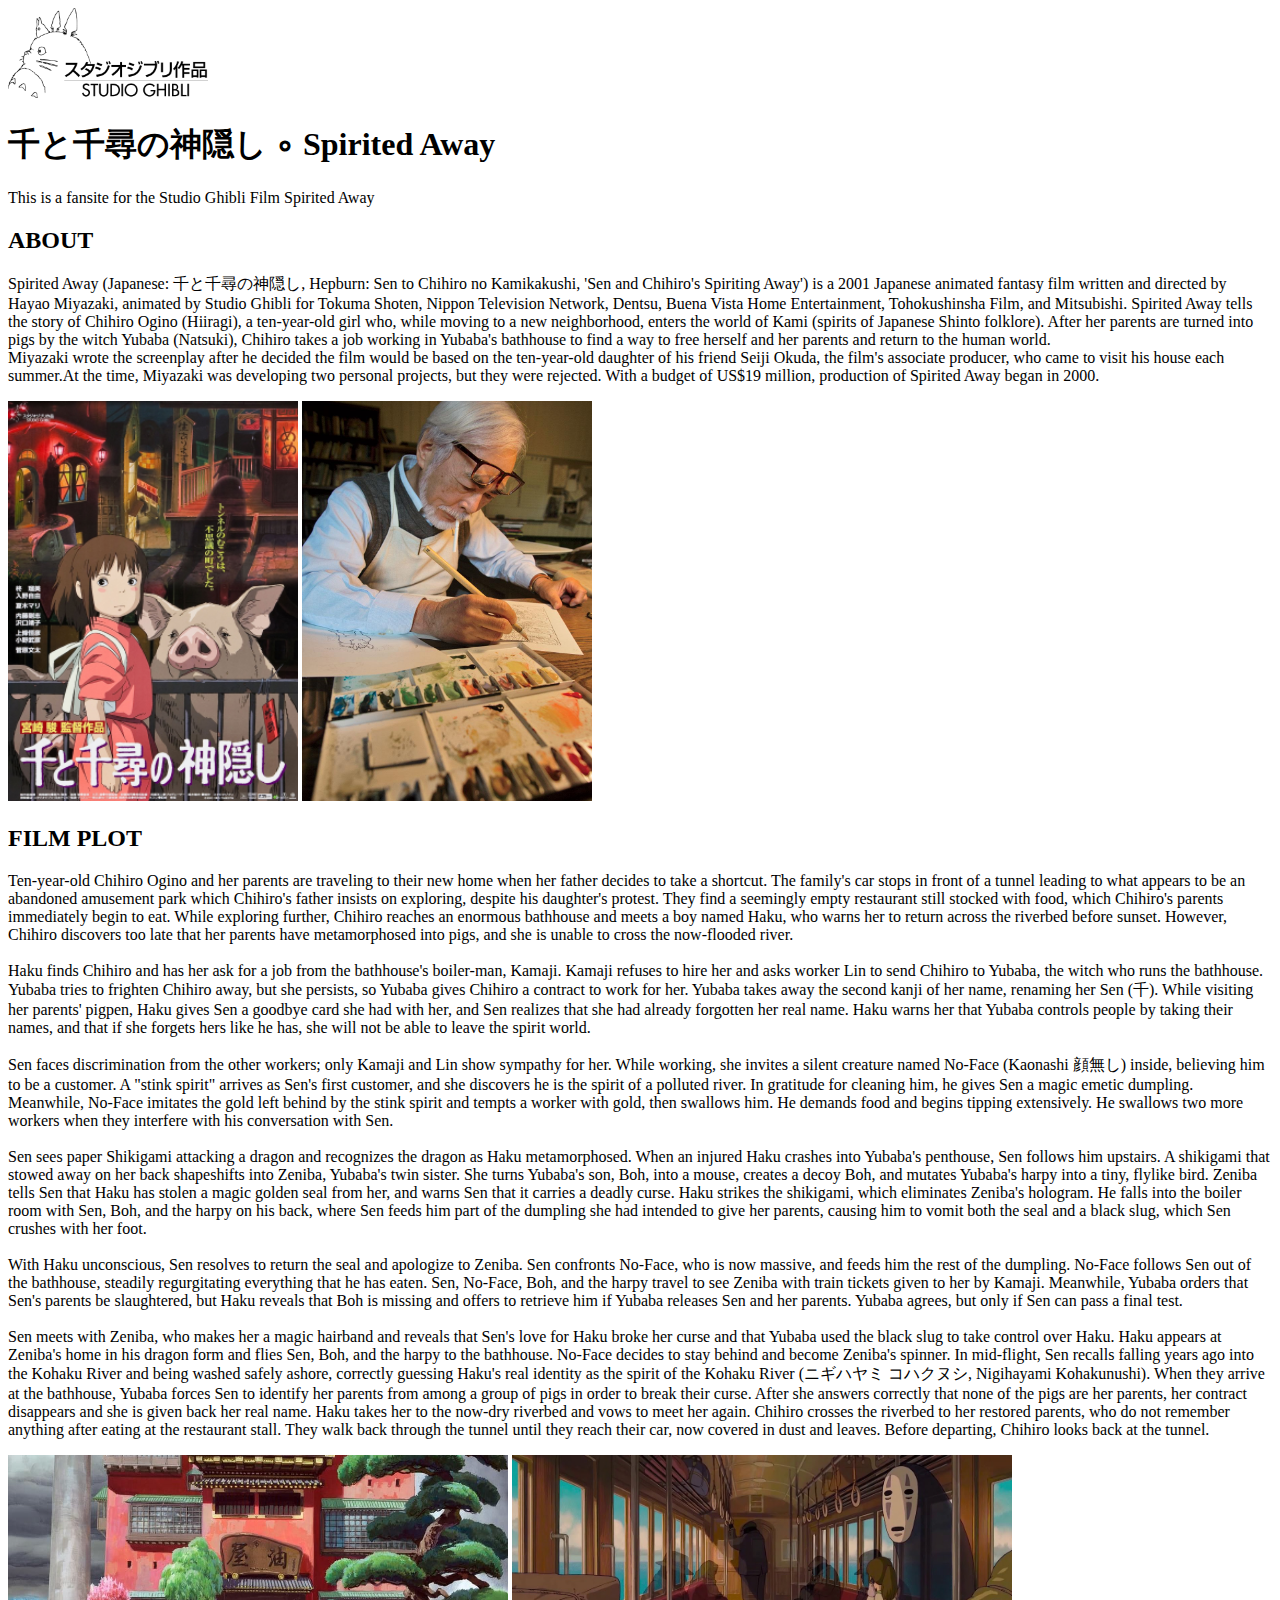
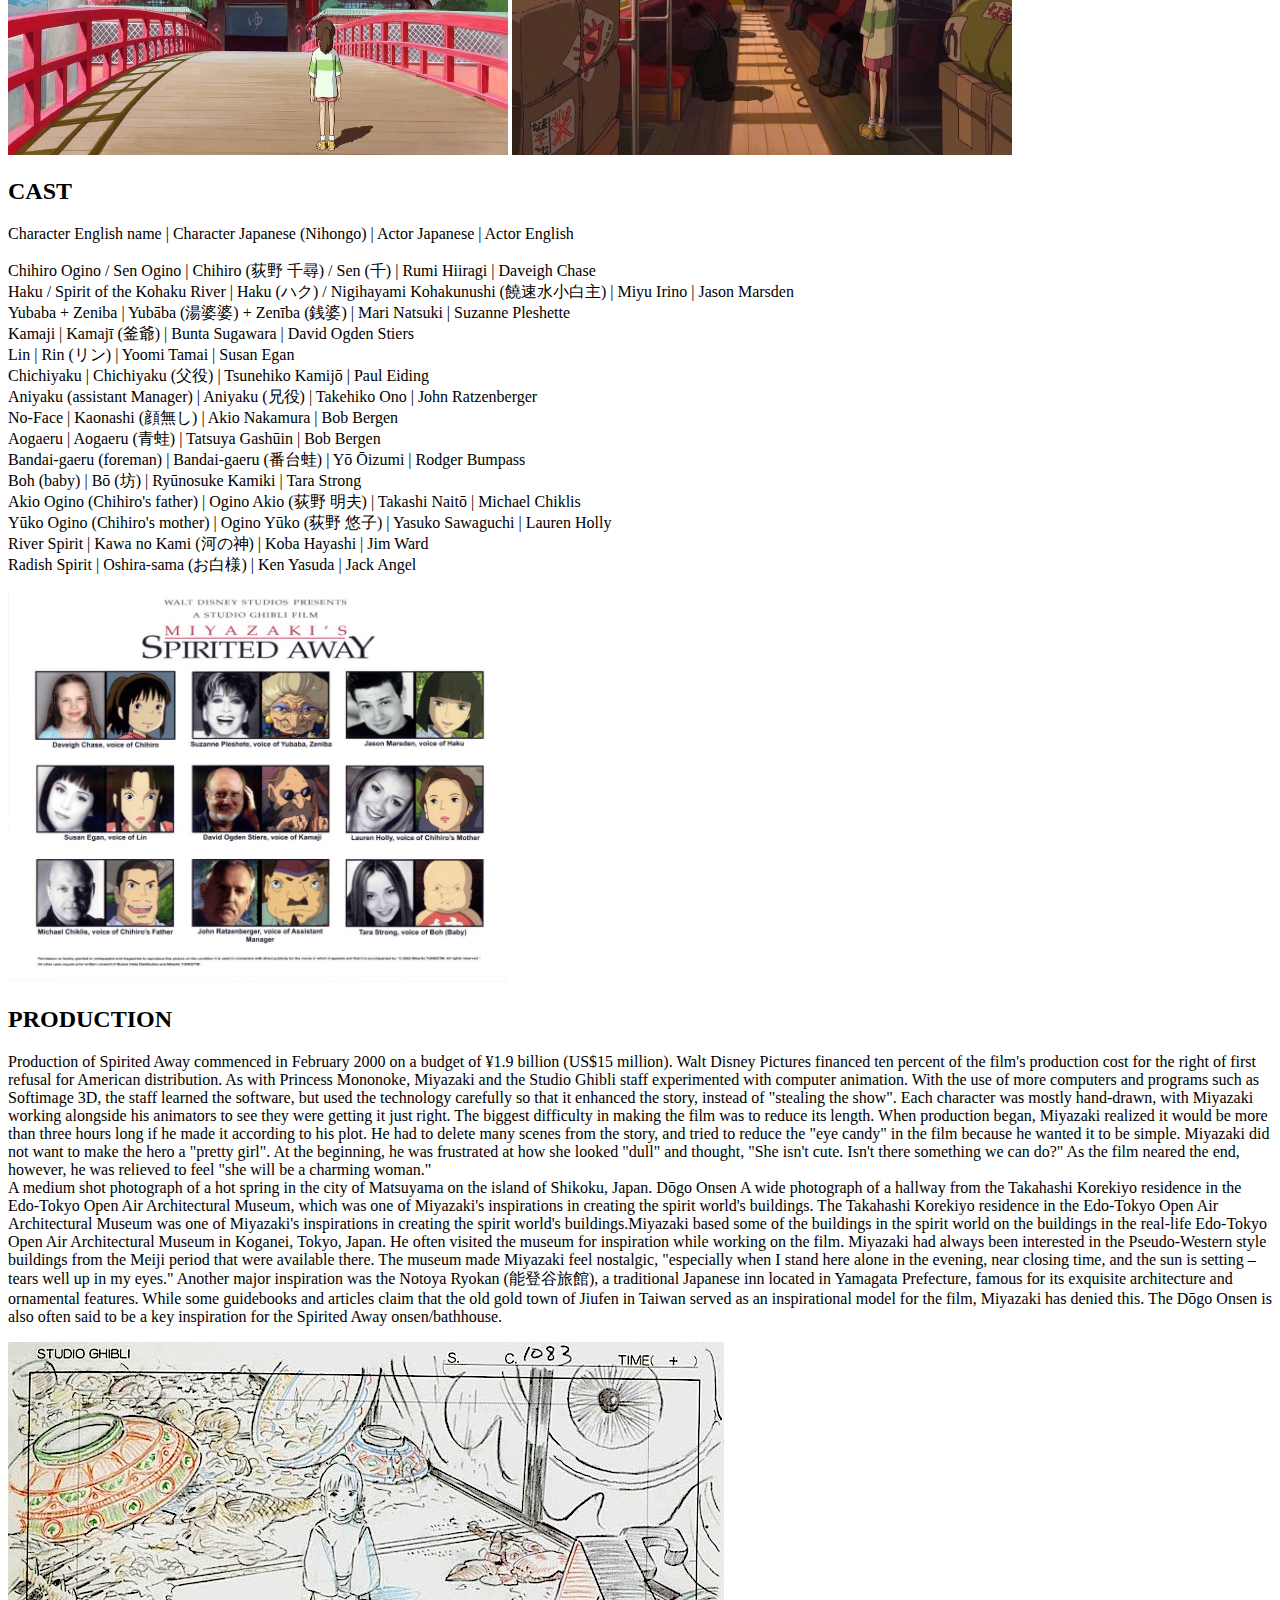
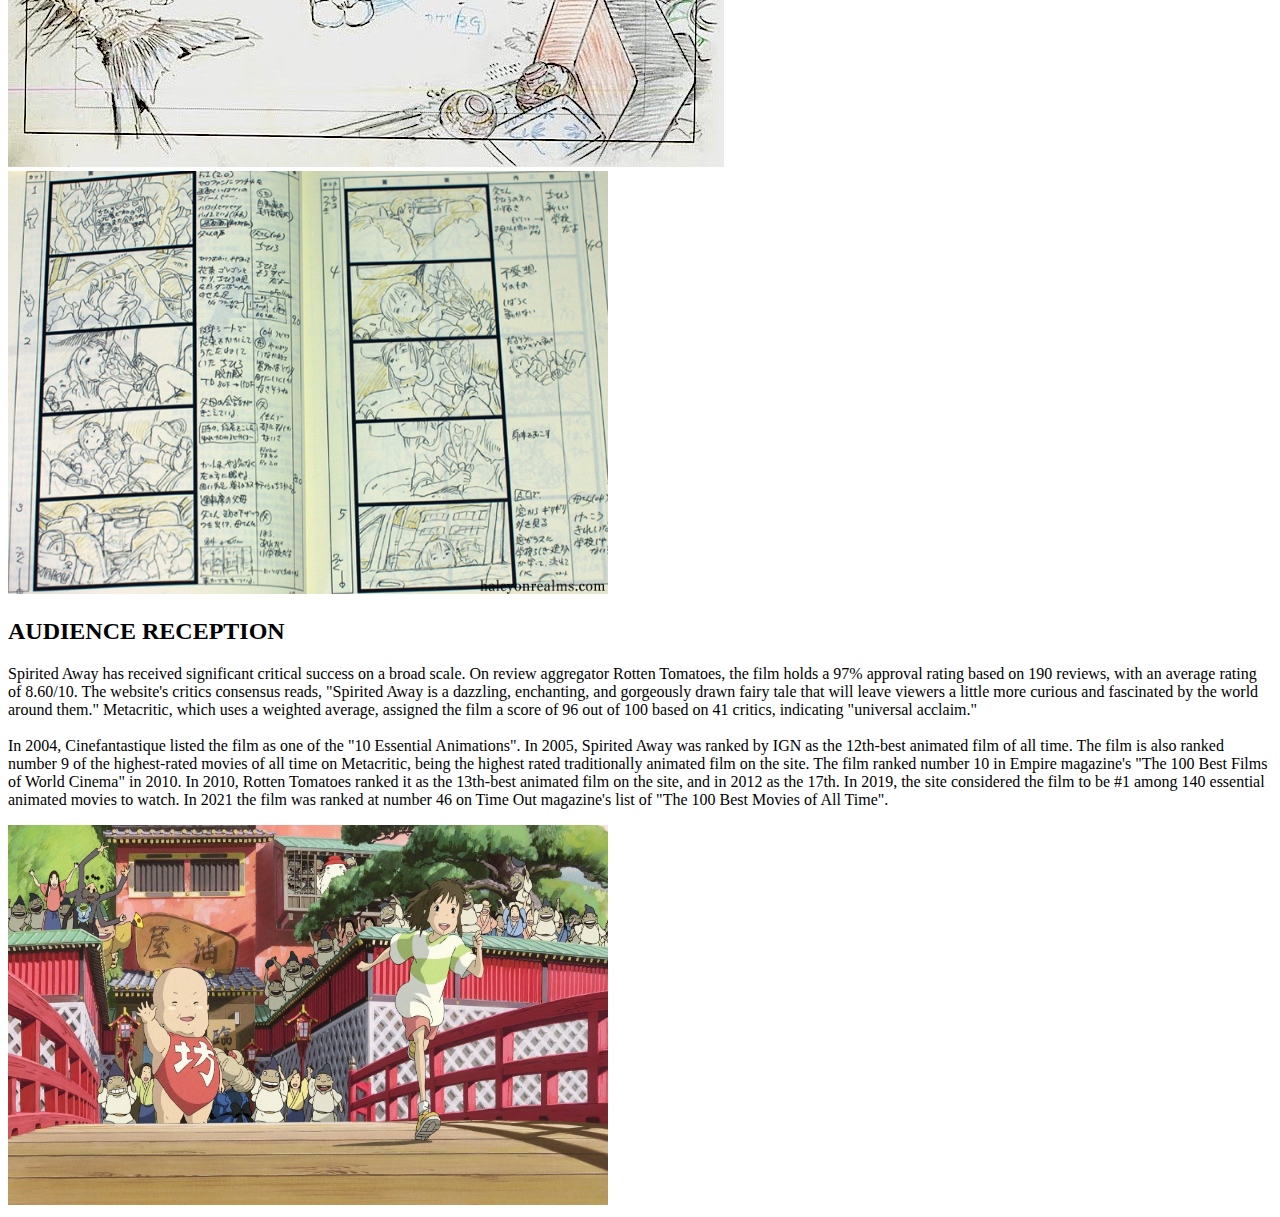
==== SpritedAway Home/index.html @ 0fdefaf7 "Commas + White space" ====
<!-- Personal Fan Website for IMED265 -->
<!-- Validator= https://validator.w3.org/ -->

<!DOCTYPE html>
<html lang="en">
<head>
    <meta charset="utf-8">
    <meta name="viewport" content="width=device-width">
     <title>Spirited Away Fansite</title>
</head>

<body>
    <img src="images/Studio_Ghibli_logo.svg.png" alt="Studio Ghibli Logo" width="200" height="90">
    <h1> 千と千尋の神隠し ∘  Spirited Away  </h1>
    <p> This is a fansite for the Studio Ghibli Film Spirited Away </p>

    <h2> ABOUT </h2>
    <p>
        Spirited Away (Japanese: 千と千尋の神隠し, Hepburn: Sen to Chihiro no Kamikakushi, 'Sen and Chihiro's Spiriting Away') is a 2001 Japanese animated fantasy film written and directed by Hayao Miyazaki, animated by Studio Ghibli for Tokuma Shoten, Nippon Television Network, Dentsu, Buena Vista Home Entertainment, Tohokushinsha Film, and Mitsubishi. Spirited Away tells the story of Chihiro Ogino (Hiiragi), a ten-year-old girl who, while moving to a new neighborhood, enters the world of Kami (spirits of Japanese Shinto folklore). After her parents are turned into pigs by the witch Yubaba (Natsuki), Chihiro takes a job working in Yubaba's bathhouse to find a way to free herself and her parents and return to the human world.<br>
        Miyazaki wrote the screenplay after he decided the film would be based on the ten-year-old daughter of his friend Seiji Okuda, the film's associate producer, who came to visit his house each summer.At the time, Miyazaki was developing two personal projects, but they were rejected. With a budget of US$19 million, production of Spirited Away began in 2000.
    </p>
    <img src=images/Spirited_Away_Japanese_poster.png alt="Spirited Away Movie Poster" width="290" height="400"> <img src="images/hayaomiya.jpg" alt="Hayao Miyazaki at desk" width="290" height="400">

    <h2> FILM PLOT </h2>
    <p>
        Ten-year-old Chihiro Ogino and her parents are traveling to their new home when her father decides to take a shortcut. The family's car stops in front of a tunnel leading to what appears to be an abandoned amusement park which Chihiro's father insists on exploring, despite his daughter's protest. They find a seemingly empty restaurant still stocked with food, which Chihiro's parents immediately begin to eat. While exploring further, Chihiro reaches an enormous bathhouse and meets a boy named Haku, who warns her to return across the riverbed before sunset. However, Chihiro discovers too late that her parents have metamorphosed into pigs, and she is unable to cross the now-flooded river.<br>

        <br>Haku finds Chihiro and has her ask for a job from the bathhouse's boiler-man, Kamaji. Kamaji refuses to hire her and asks worker Lin to send Chihiro to Yubaba, the witch who runs the bathhouse. Yubaba tries to frighten Chihiro away, but she persists, so Yubaba gives Chihiro a contract to work for her. Yubaba takes away the second kanji of her name, renaming her Sen (千). While visiting her parents' pigpen, Haku gives Sen a goodbye card she had with her, and Sen realizes that she had already forgotten her real name. Haku warns her that Yubaba controls people by taking their names, and that if she forgets hers like he has, she will not be able to leave the spirit world.<br>

        <br>Sen faces discrimination from the other workers; only Kamaji and Lin show sympathy for her. While working, she invites a silent creature named No-Face (Kaonashi 顔無し) inside, believing him to be a customer. A "stink spirit" arrives as Sen's first customer, and she discovers he is the spirit of a polluted river. In gratitude for cleaning him, he gives Sen a magic emetic dumpling. Meanwhile, No-Face imitates the gold left behind by the stink spirit and tempts a worker with gold, then swallows him. He demands food and begins tipping extensively. He swallows two more workers when they interfere with his conversation with Sen.<br>

        <br>Sen sees paper Shikigami attacking a dragon and recognizes the dragon as Haku metamorphosed. When an injured Haku crashes into Yubaba's penthouse, Sen follows him upstairs. A shikigami that stowed away on her back shapeshifts into Zeniba, Yubaba's twin sister. She turns Yubaba's son, Boh, into a mouse, creates a decoy Boh, and mutates Yubaba's harpy into a tiny, flylike bird. Zeniba tells Sen that Haku has stolen a magic golden seal from her, and warns Sen that it carries a deadly curse. Haku strikes the shikigami, which eliminates Zeniba's hologram. He falls into the boiler room with Sen, Boh, and the harpy on his back, where Sen feeds him part of the dumpling she had intended to give her parents, causing him to vomit both the seal and a black slug, which Sen crushes with her foot.<br>

        <br>With Haku unconscious, Sen resolves to return the seal and apologize to Zeniba. Sen confronts No-Face, who is now massive, and feeds him the rest of the dumpling. No-Face follows Sen out of the bathhouse, steadily regurgitating everything that he has eaten. Sen, No-Face, Boh, and the harpy travel to see Zeniba with train tickets given to her by Kamaji. Meanwhile, Yubaba orders that Sen's parents be slaughtered, but Haku reveals that Boh is missing and offers to retrieve him if Yubaba releases Sen and her parents. Yubaba agrees, but only if Sen can pass a final test.<br>

        <br>Sen meets with Zeniba, who makes her a magic hairband and reveals that Sen's love for Haku broke her curse and that Yubaba used the black slug to take control over Haku. Haku appears at Zeniba's home in his dragon form and flies Sen, Boh, and the harpy to the bathhouse. No-Face decides to stay behind and become Zeniba's spinner. In mid-flight, Sen recalls falling years ago into the Kohaku River and being washed safely ashore, correctly guessing Haku's real identity as the spirit of the Kohaku River (ニギハヤミ コハクヌシ, Nigihayami Kohakunushi). When they arrive at the bathhouse, Yubaba forces Sen to identify her parents from among a group of pigs in order to break their curse. After she answers correctly that none of the pigs are her parents, her contract disappears and she is given back her real name. Haku takes her to the now-dry riverbed and vows to meet her again. Chihiro crosses the riverbed to her restored parents, who do not remember anything after eating at the restaurant stall. They walk back through the tunnel until they reach their car, now covered in dust and leaves. Before departing, Chihiro looks back at the tunnel.
    </p>
    <img src="images/away01.jpg" alt="movie scene, girl on bridge" width="500" height="300"> <img src="images/trainnoface.jpg" alt="movie scene, characters on train" width="500" height="300">

    <h2> CAST </h2>
    <p>
        Character English name | Character Japanese (Nihongo) | Actor Japanese | Actor English <br>

        <br> Chihiro Ogino / Sen	Ogino | Chihiro (荻野 千尋) / Sen (千) | Rumi Hiiragi | Daveigh Chase
        <br> Haku / Spirit of the Kohaku River | Haku (ハク) / Nigihayami Kohakunushi (饒速水小白主) | Miyu Irino | Jason Marsden
        <br> Yubaba + Zeniba | Yubāba (湯婆婆) + Zenība (銭婆) | Mari Natsuki | Suzanne Pleshette
        <br> Kamaji | Kamajī (釜爺) | Bunta Sugawara | David Ogden Stiers
        <br> Lin | Rin (リン) | Yoomi Tamai | Susan Egan
        <br> Chichiyaku | Chichiyaku (父役) | Tsunehiko Kamijō | Paul Eiding
        <br> Aniyaku (assistant Manager) | Aniyaku (兄役) | Takehiko Ono | John Ratzenberger
        <br> No-Face | Kaonashi (顔無し) | Akio Nakamura | Bob Bergen
        <br> Aogaeru | Aogaeru (青蛙) | Tatsuya Gashūin | Bob Bergen
        <br> Bandai-gaeru (foreman) | Bandai-gaeru (番台蛙) | Yō Ōizumi | Rodger Bumpass
        <br> Boh (baby) | Bō (坊)	| Ryūnosuke Kamiki | Tara Strong
        <br> Akio Ogino (Chihiro's father) | Ogino Akio (荻野 明夫) | Takashi Naitō | Michael Chiklis
        <br> Yūko Ogino (Chihiro's mother) | Ogino Yūko (荻野 悠子) | Yasuko Sawaguchi | Lauren Holly
        <br> River Spirit | Kawa no Kami (河の神) | Koba Hayashi | Jim Ward
        <br> Radish Spirit | Oshira-sama (お白様) | Ken Yasuda | Jack Angel
    </p>
    <img src="images/Voices.jpg" alt="side by side image of voice actors and characters" width="500" height="390">

    <h2> PRODUCTION </h2>
    <p>
        Production of Spirited Away commenced in February 2000 on a budget of ¥1.9 billion (US$15 million). Walt Disney Pictures financed ten percent of the film's production cost for the right of first refusal for American distribution. As with Princess Mononoke, Miyazaki and the Studio Ghibli staff experimented with computer animation. With the use of more computers and programs such as Softimage 3D, the staff learned the software, but used the technology carefully so that it enhanced the story, instead of "stealing the show". Each character was mostly hand-drawn, with Miyazaki working alongside his animators to see they were getting it just right. The biggest difficulty in making the film was to reduce its length. When production began, Miyazaki realized it would be more than three hours long if he made it according to his plot. He had to delete many scenes from the story, and tried to reduce the "eye candy" in the film because he wanted it to be simple. Miyazaki did not want to make the hero a "pretty girl". At the beginning, he was frustrated at how she looked "dull" and thought, "She isn't cute. Isn't there something we can do?" As the film neared the end, however, he was relieved to feel "she will be a charming woman."<br>

        A medium shot photograph of a hot spring in the city of Matsuyama on the island of Shikoku, Japan. Dōgo Onsen A wide photograph of a hallway from the Takahashi Korekiyo residence in the Edo-Tokyo Open Air Architectural Museum, which was one of Miyazaki's inspirations in creating the spirit world's buildings. The Takahashi Korekiyo residence in the Edo-Tokyo Open Air Architectural Museum was one of Miyazaki's inspirations in creating the spirit world's buildings.Miyazaki based some of the buildings in the spirit world on the buildings in the real-life Edo-Tokyo Open Air Architectural Museum in Koganei, Tokyo, Japan. He often visited the museum for inspiration while working on the film. Miyazaki had always been interested in the Pseudo-Western style buildings from the Meiji period that were available there. The museum made Miyazaki feel nostalgic, "especially when I stand here alone in the evening, near closing time, and the sun is setting – tears well up in my eyes." Another major inspiration was the Notoya Ryokan (能登谷旅館), a traditional Japanese inn located in Yamagata Prefecture, famous for its exquisite architecture and ornamental features. While some guidebooks and articles claim that the old gold town of Jiufen in Taiwan served as an inspirational model for the film, Miyazaki has denied this. The Dōgo Onsen is also often said to be a key inspiration for the Spirited Away onsen/bathhouse.
    </p>
    <img src="images/framewhatdowantscene.jpg" alt="single key frame"> <img src="images/storyboardstart.jpg" alt="Storyboards page" width="600" height="423">

    <h2> AUDIENCE RECEPTION </h2>
    <p>
        Spirited Away has received significant critical success on a broad scale. On review aggregator Rotten Tomatoes, the film holds a 97% approval rating based on 190 reviews, with an average rating of 8.60/10. The website's critics consensus reads, "Spirited Away is a dazzling, enchanting, and gorgeously drawn fairy tale that will leave viewers a little more curious and fascinated by the world around them." Metacritic, which uses a weighted average, assigned the film a score of 96 out of 100 based on 41 critics, indicating "universal acclaim."<br>
        <br>In 2004, Cinefantastique listed the film as one of the "10 Essential Animations". In 2005, Spirited Away was ranked by IGN as the 12th-best animated film of all time. The film is also ranked number 9 of the highest-rated movies of all time on Metacritic, being the highest rated traditionally animated film on the site. The film ranked number 10 in Empire magazine's "The 100 Best Films of World Cinema" in 2010. In 2010, Rotten Tomatoes ranked it as the 13th-best animated film on the site, and in 2012 as the 17th. In 2019, the site considered the film to be #1 among 140 essential animated movies to watch. In 2021 the film was ranked at number 46 on Time Out magazine's list of "The 100 Best Movies of All Time".
    </p>
    <img src="images/cheer.jpg" alt="frame of cheering characters" width="600" height="380">
</body>
</html>
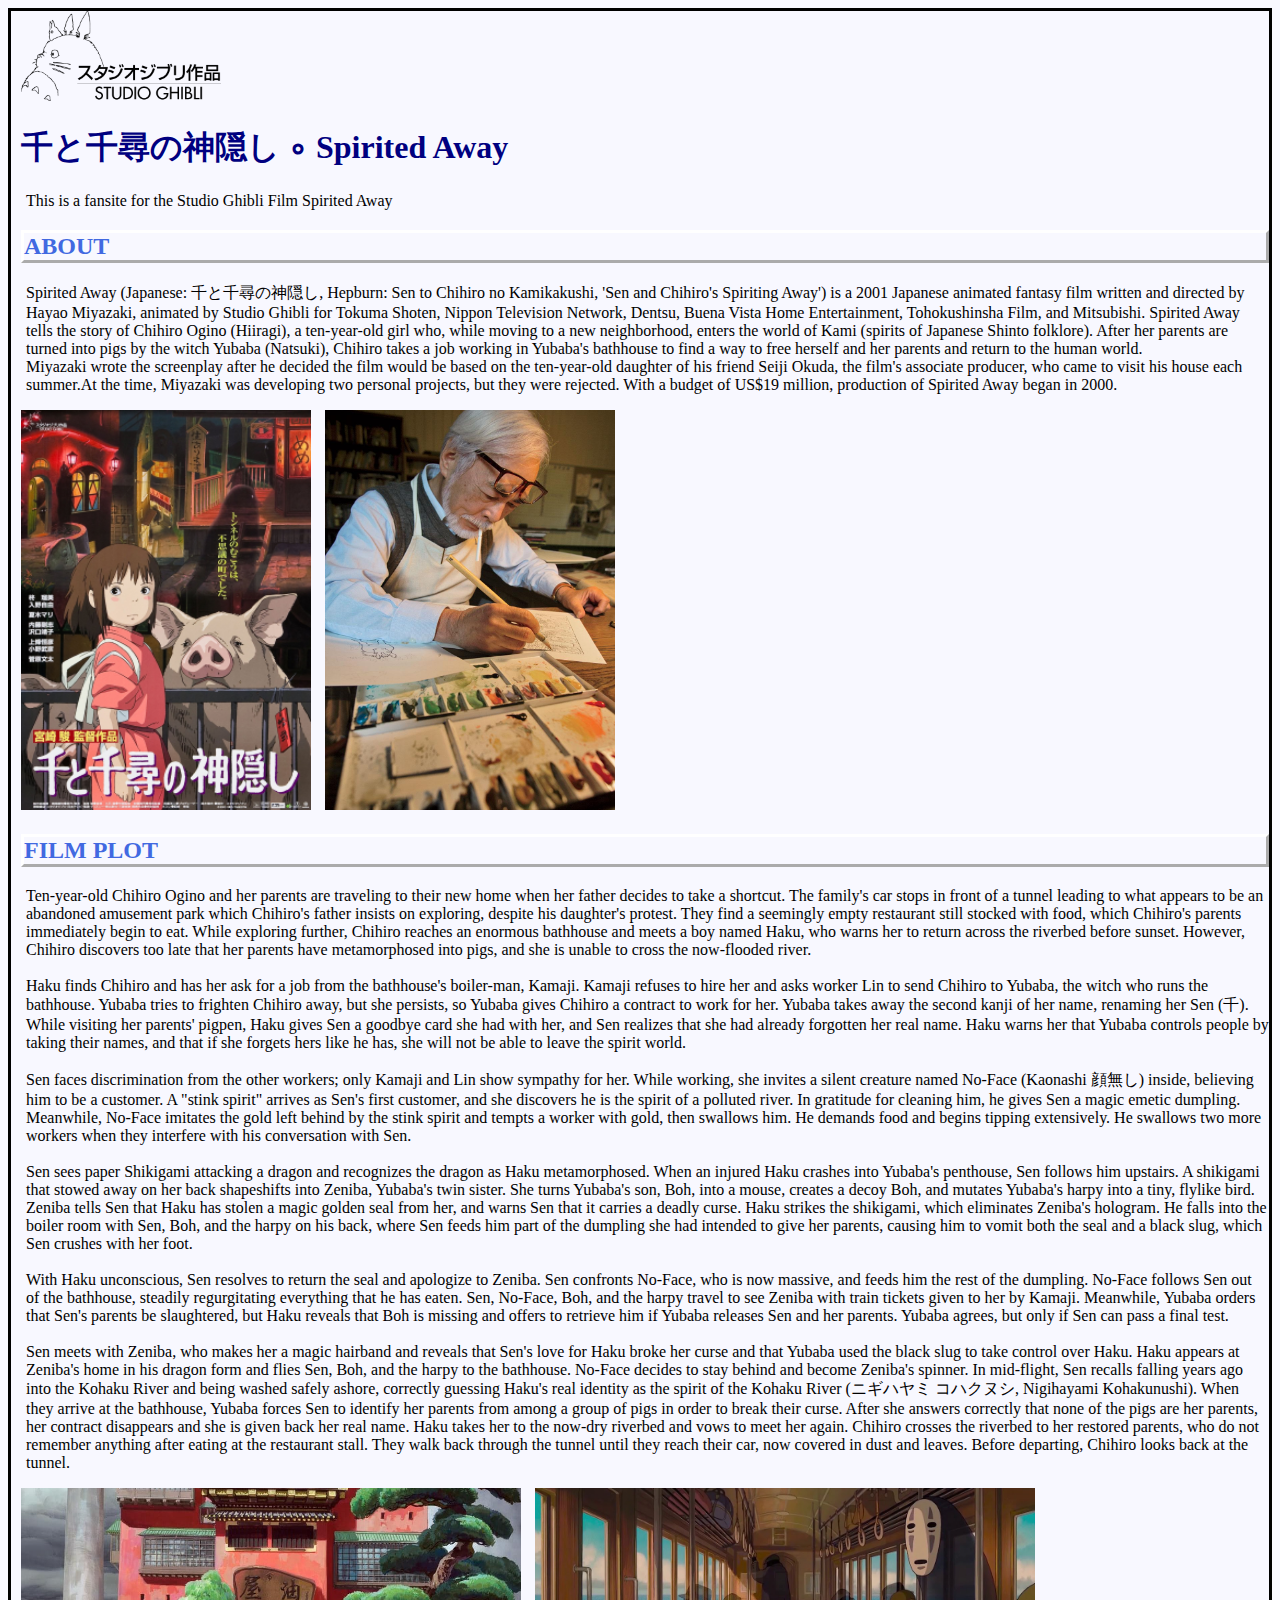
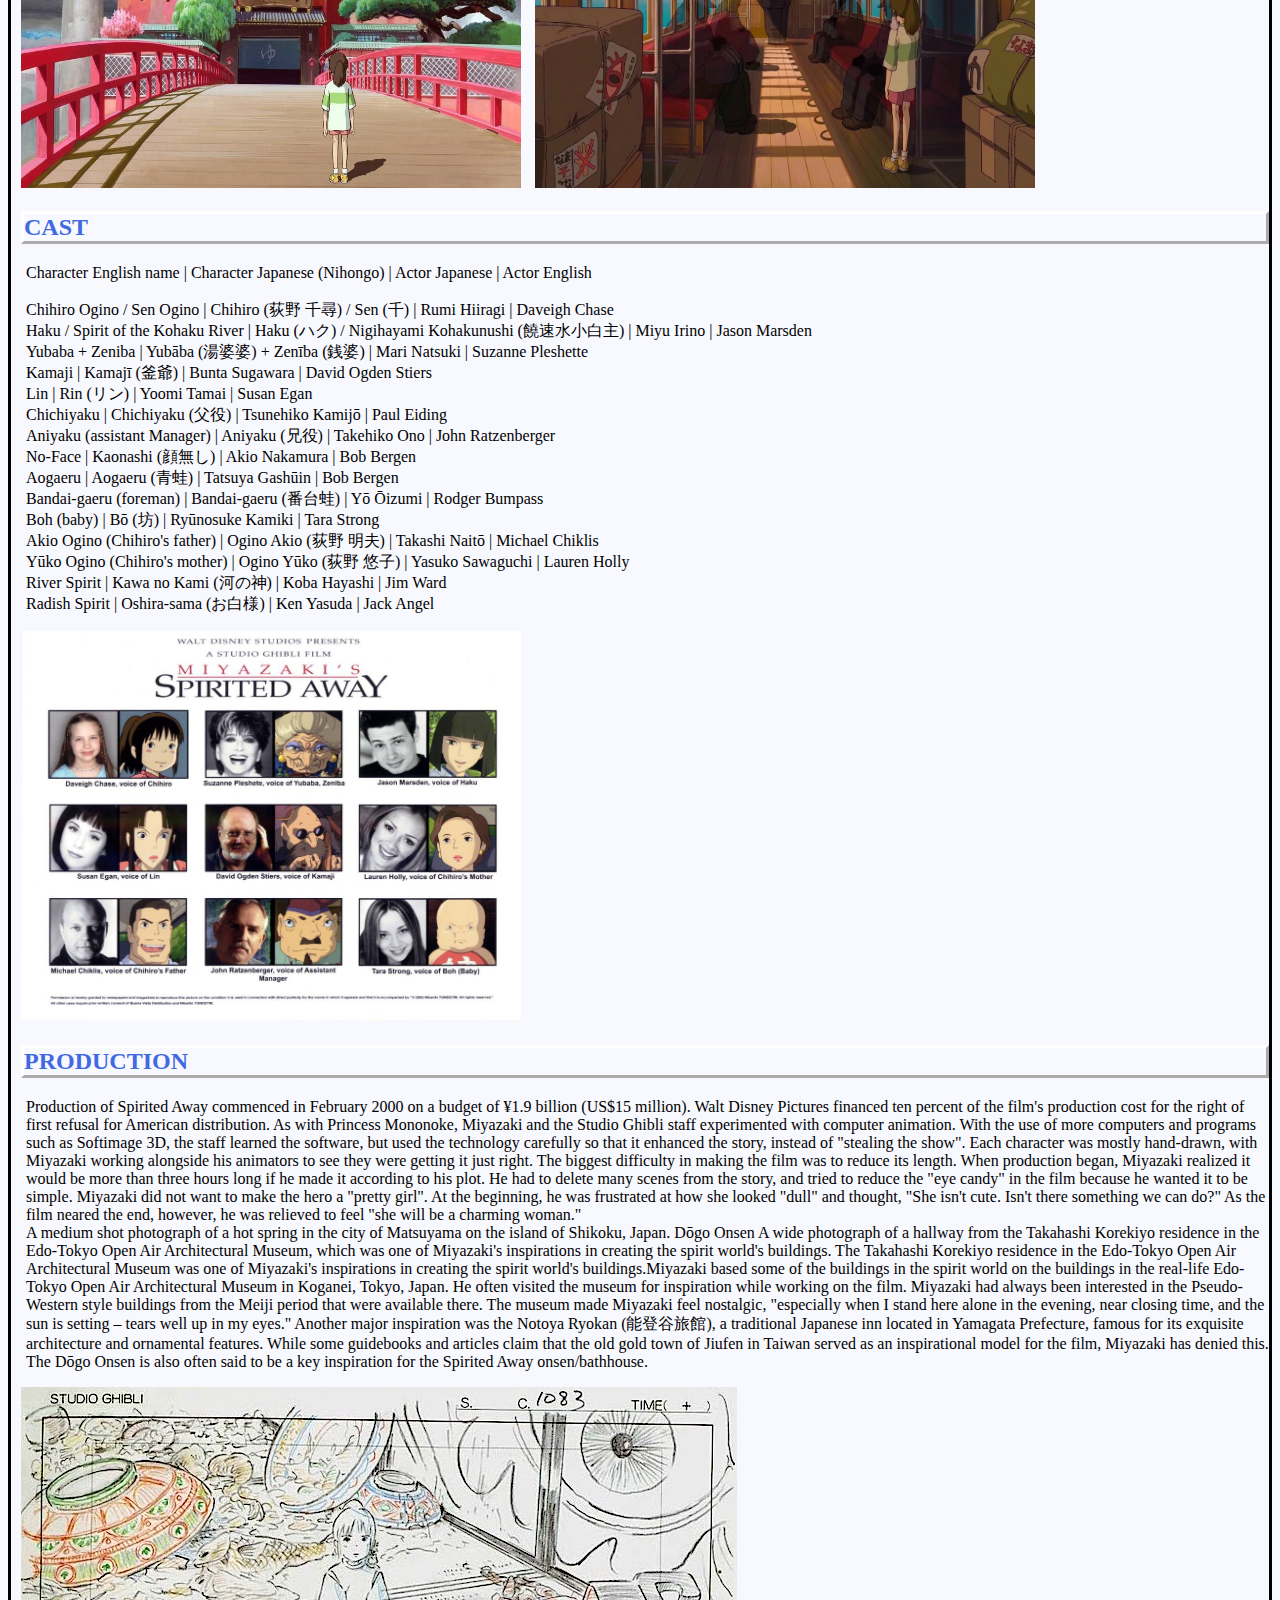
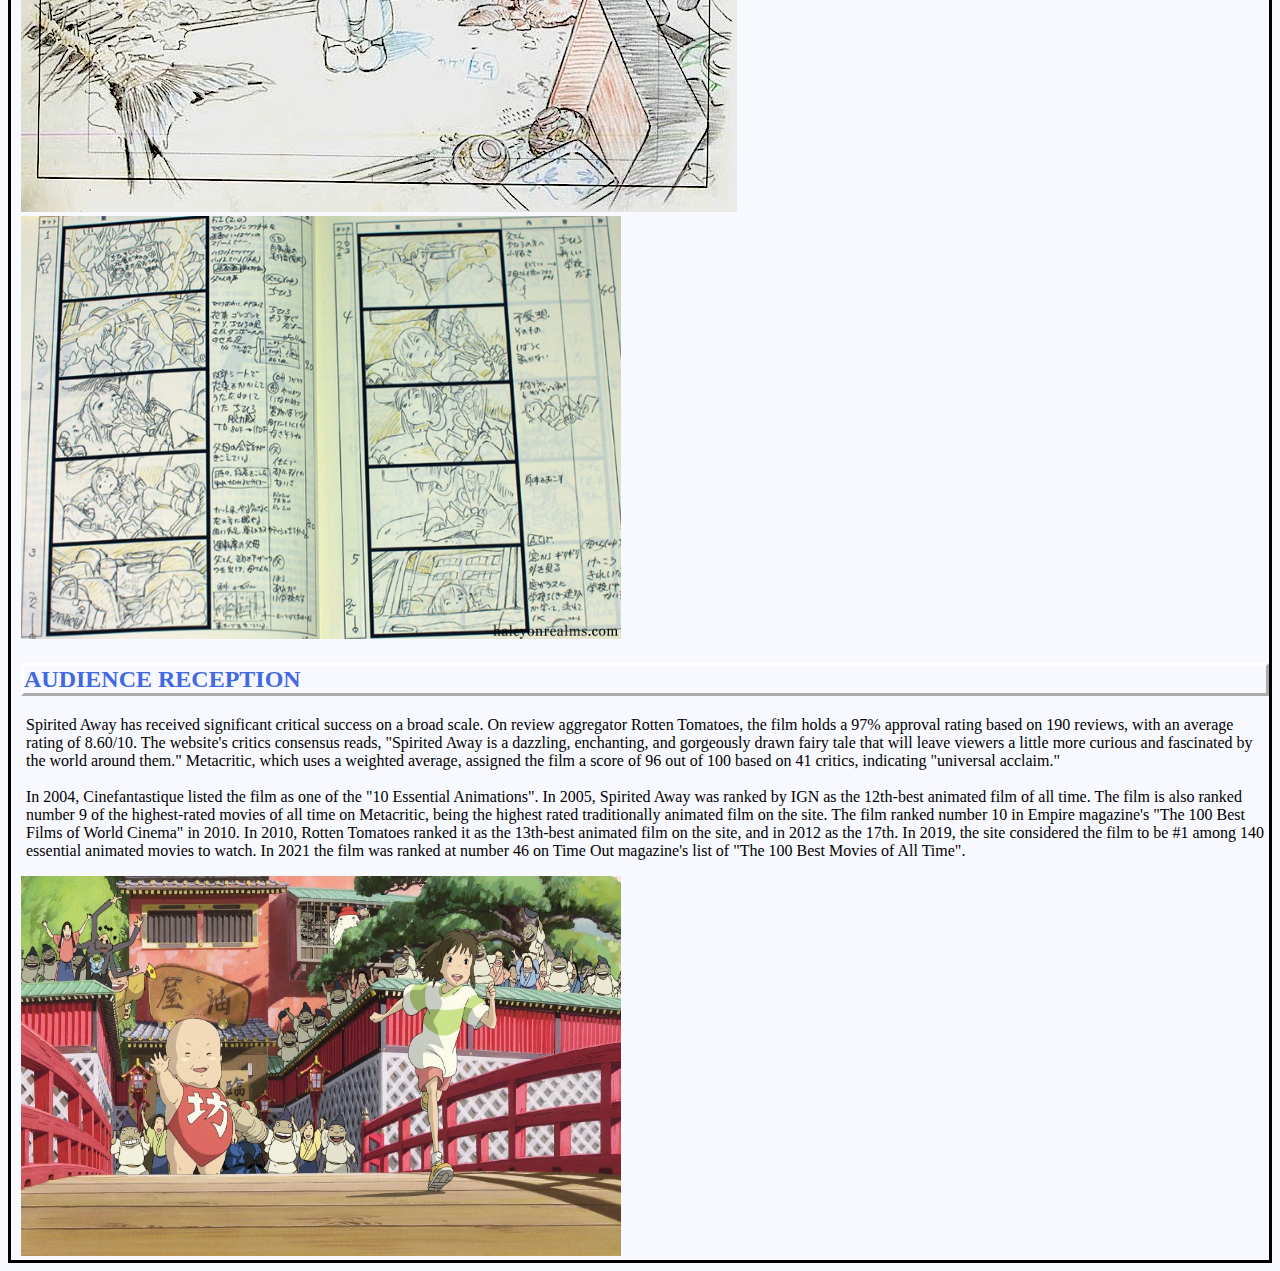
==== commit b8b5b1f2: "CSS start" ====
--- a/SpritedAway Home/index.html
+++ b/SpritedAway Home/index.html
@@ -6,7 +6,8 @@
 <head>
     <meta charset="utf-8">
     <meta name="viewport" content="width=device-width">
-     <title>Spirited Away Fansite</title>
+    <link rel="stylesheet" href="styles.css">
+    <title>Spirited Away Fansite</title>
 </head>
 
 <body>
--- a/SpritedAway Home/styles.css
+++ b/SpritedAway Home/styles.css
@@ -0,0 +1,26 @@
+
+body{
+    background-color: ghostwhite;
+    border-style: solid;
+}
+
+img{
+     margin-left: 10px;
+}
+
+h1 {
+  color: navy;
+  margin-left: 20px;
+    margin-left: 10px;
+}
+
+h2 {
+  color: royalblue;
+    border-style: outset;
+  border-color: white;
+    margin-left: 10px;
+}
+
+p{
+    margin-left: 15px; 
+}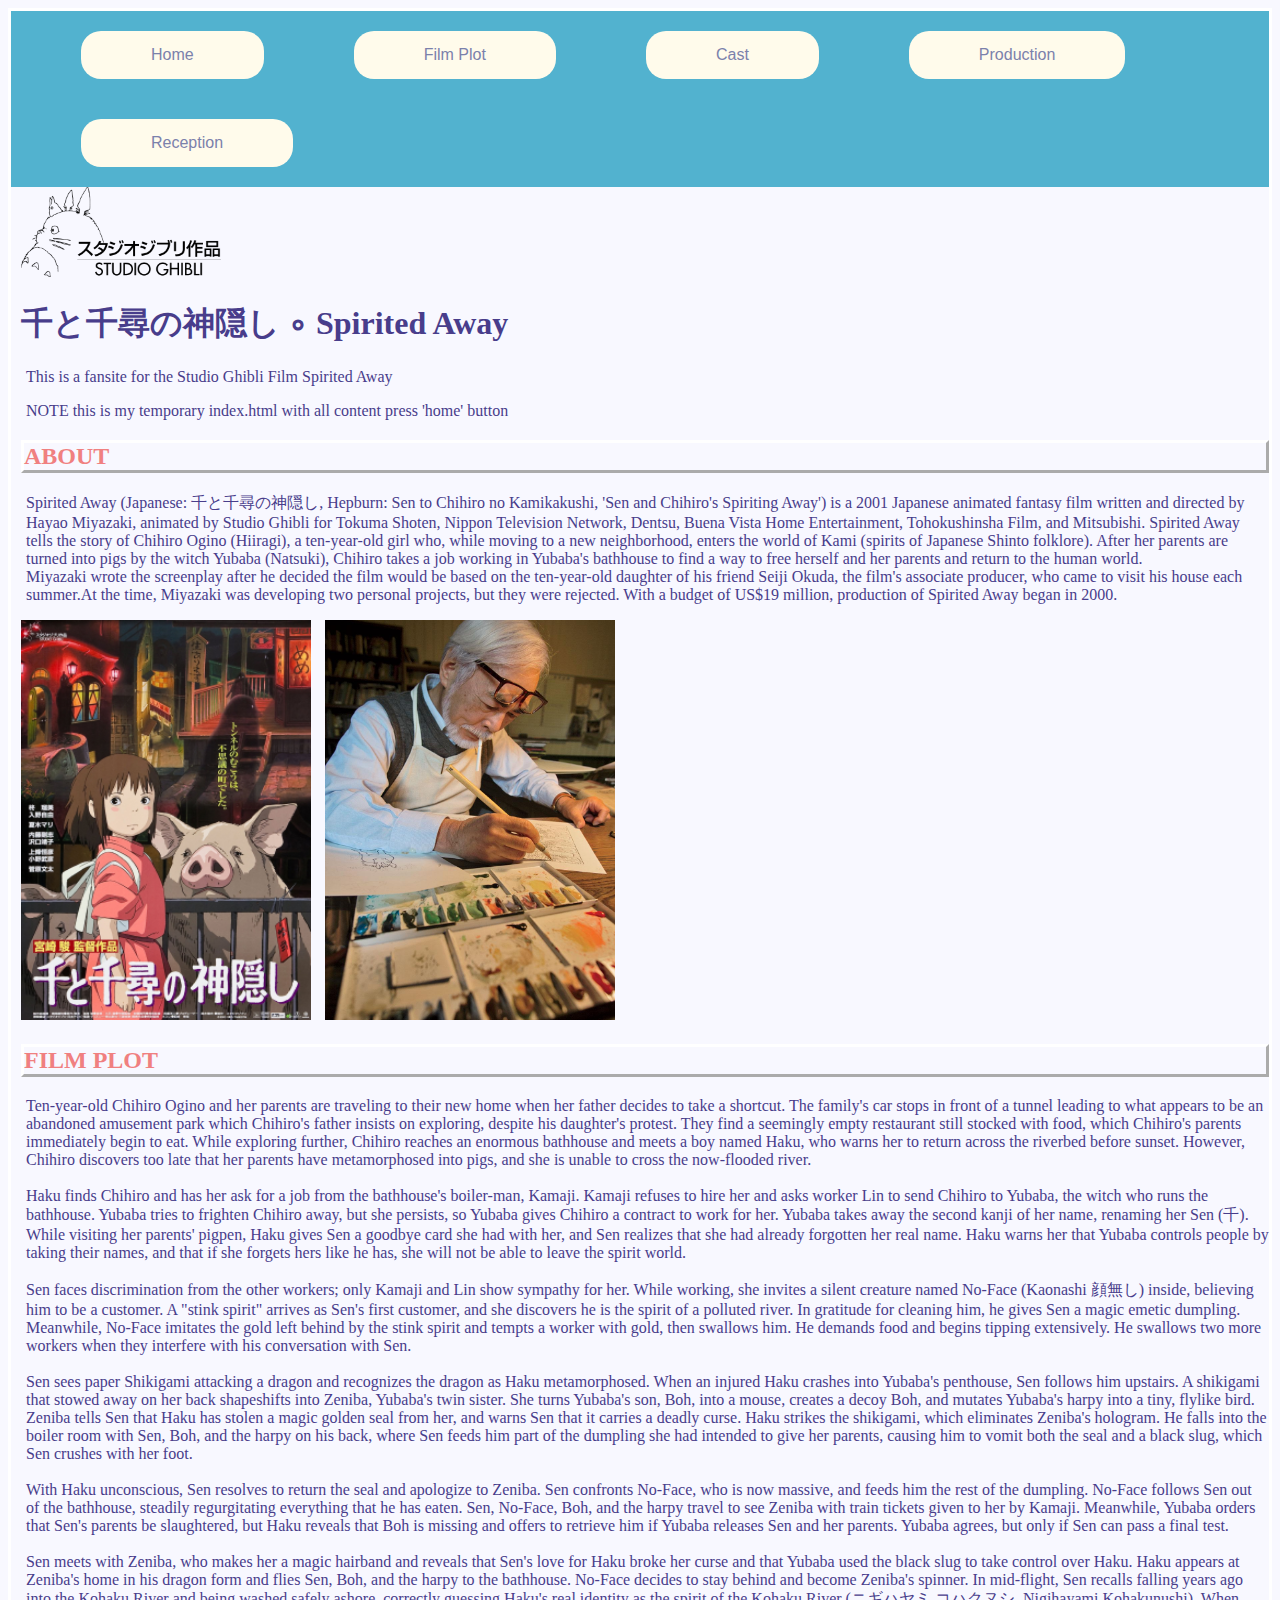
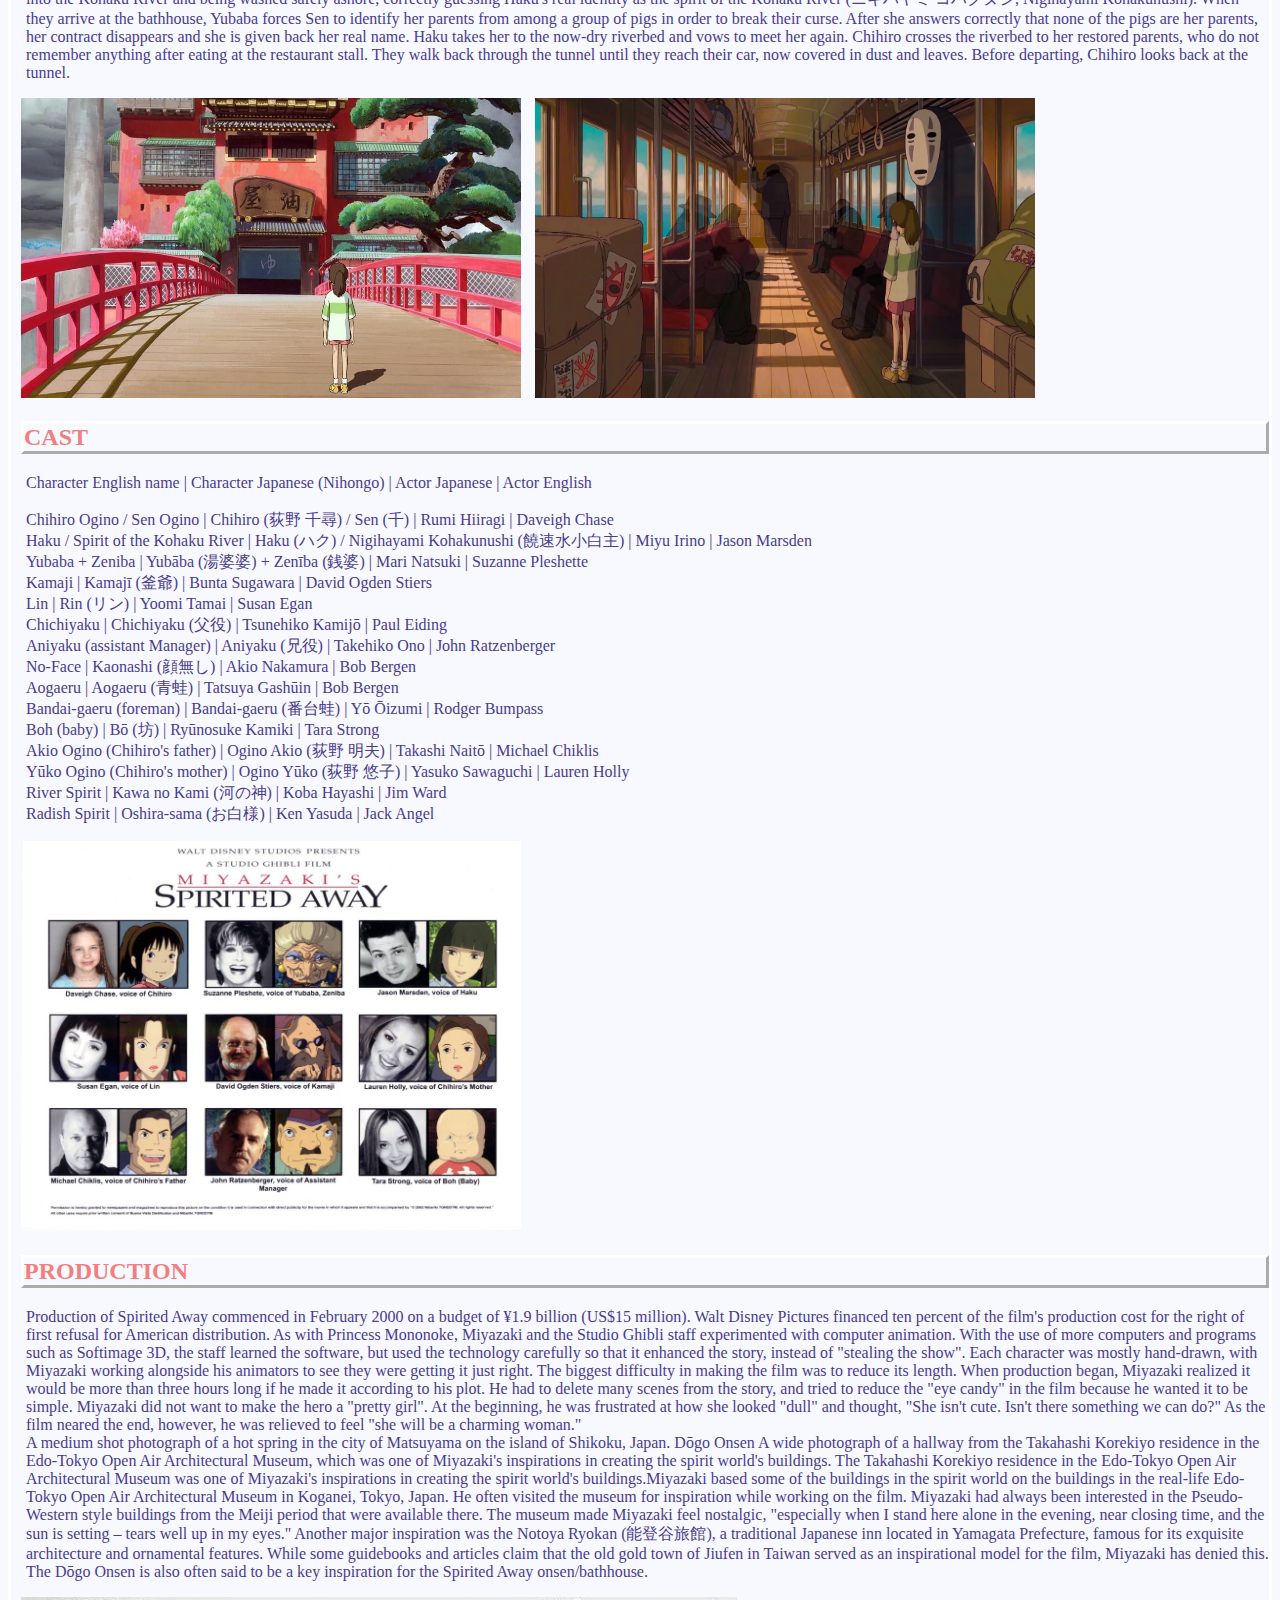
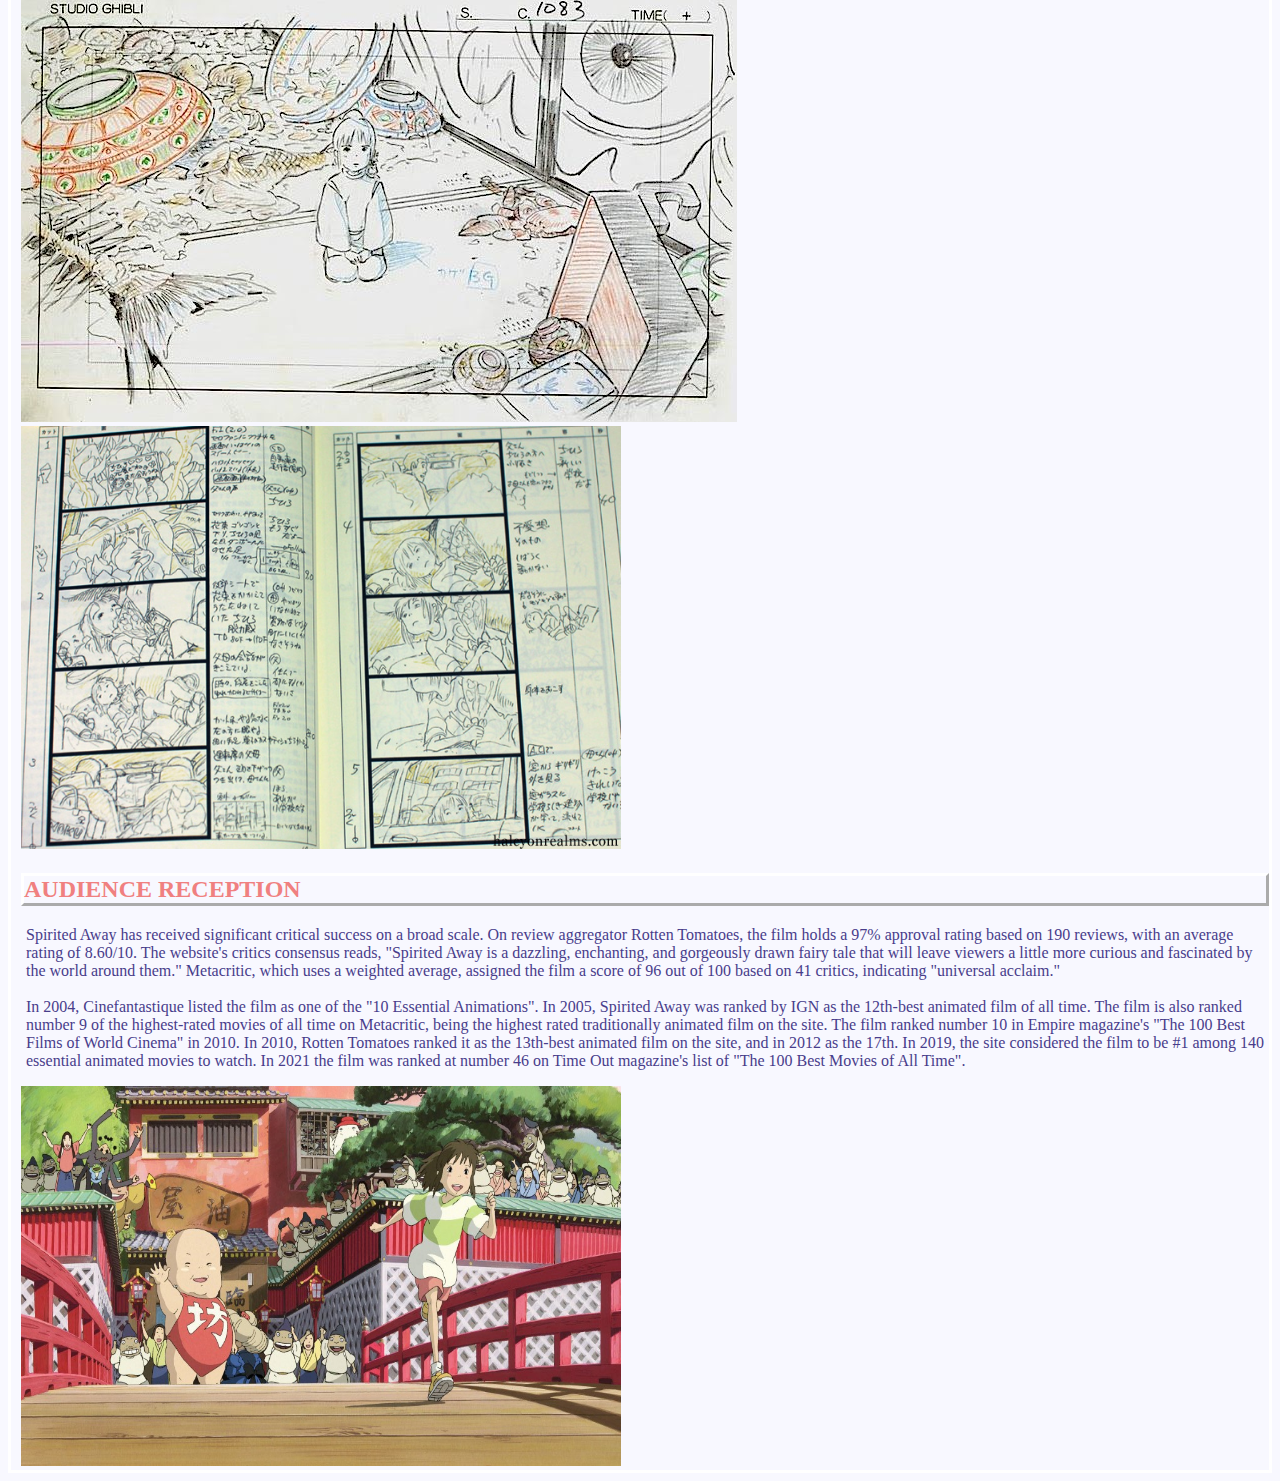
==== commit 6ca8e380: "linked pages to nav bar" ====
--- a/SpritedAway Home/index.html
+++ b/SpritedAway Home/index.html
@@ -9,11 +9,59 @@
     <link rel="stylesheet" href="styles.css">
     <title>Spirited Away Fansite</title>
 </head>
+    
+<style>
+ul {
+  list-style-type: none;
+  margin: 0;
+  padding: 0;
+  overflow: hidden;
+  background-color: #52b2cf;
+}
 
+li {
+    margin-left: 50px;
+  float:Left;
+}
+
+li a {
+  display: block;
+    border-radius: 20px;
+    background-color: #fffbeb;
+  color: #7b81ab;
+font-family: Arial, Helvetica, sans-serif;
+  text-align: center;
+  padding: 15px 18px;
+padding-right: 70px;
+padding-left: 70px;
+    margin: 20px;
+  text-decoration:none;
+}
+
+li a:hover:not(.active) {
+  background-color: #fff1cc;
+}
+
+.active {
+  background-color: #d8d5f2;
+}
+</style>
+    
+<body>
+
+<ul>
+    <li><a href="Home.html">Home</a></li>
+    <li><a href="FilmPlot.html">Film Plot</a></li>
+    <li><a href="cast.html">Cast</a></li>
+    <li><a href="prod.html">Production</a></li>
+    <li><a href="recept.html">Reception</a></li>
+</ul>
+ 
 <body>
     <img src="images/Studio_Ghibli_logo.svg.png" alt="Studio Ghibli Logo" width="200" height="90">
     <h1> 千と千尋の神隠し ∘  Spirited Away  </h1>
     <p> This is a fansite for the Studio Ghibli Film Spirited Away </p>
+    <p>NOTE this is my temporary index.html with all content press 'home' button</p>
 
     <h2> ABOUT </h2>
     <p>
--- a/SpritedAway Home/styles.css
+++ b/SpritedAway Home/styles.css
@@ -2,6 +2,7 @@
 body{
     background-color: ghostwhite;
     border-style: solid;
+    border-color: white;
 }
 
 img{
@@ -9,18 +10,19 @@
 }
 
 h1 {
-  color: navy;
+  color: darkslateblue;
   margin-left: 20px;
     margin-left: 10px;
 }
 
 h2 {
-  color: royalblue;
+  color: lightcoral;
     border-style: outset;
   border-color: white;
     margin-left: 10px;
 }
 
 p{
-    margin-left: 15px; 
+    margin-left: 15px;
+    color: darkslateblue;
 }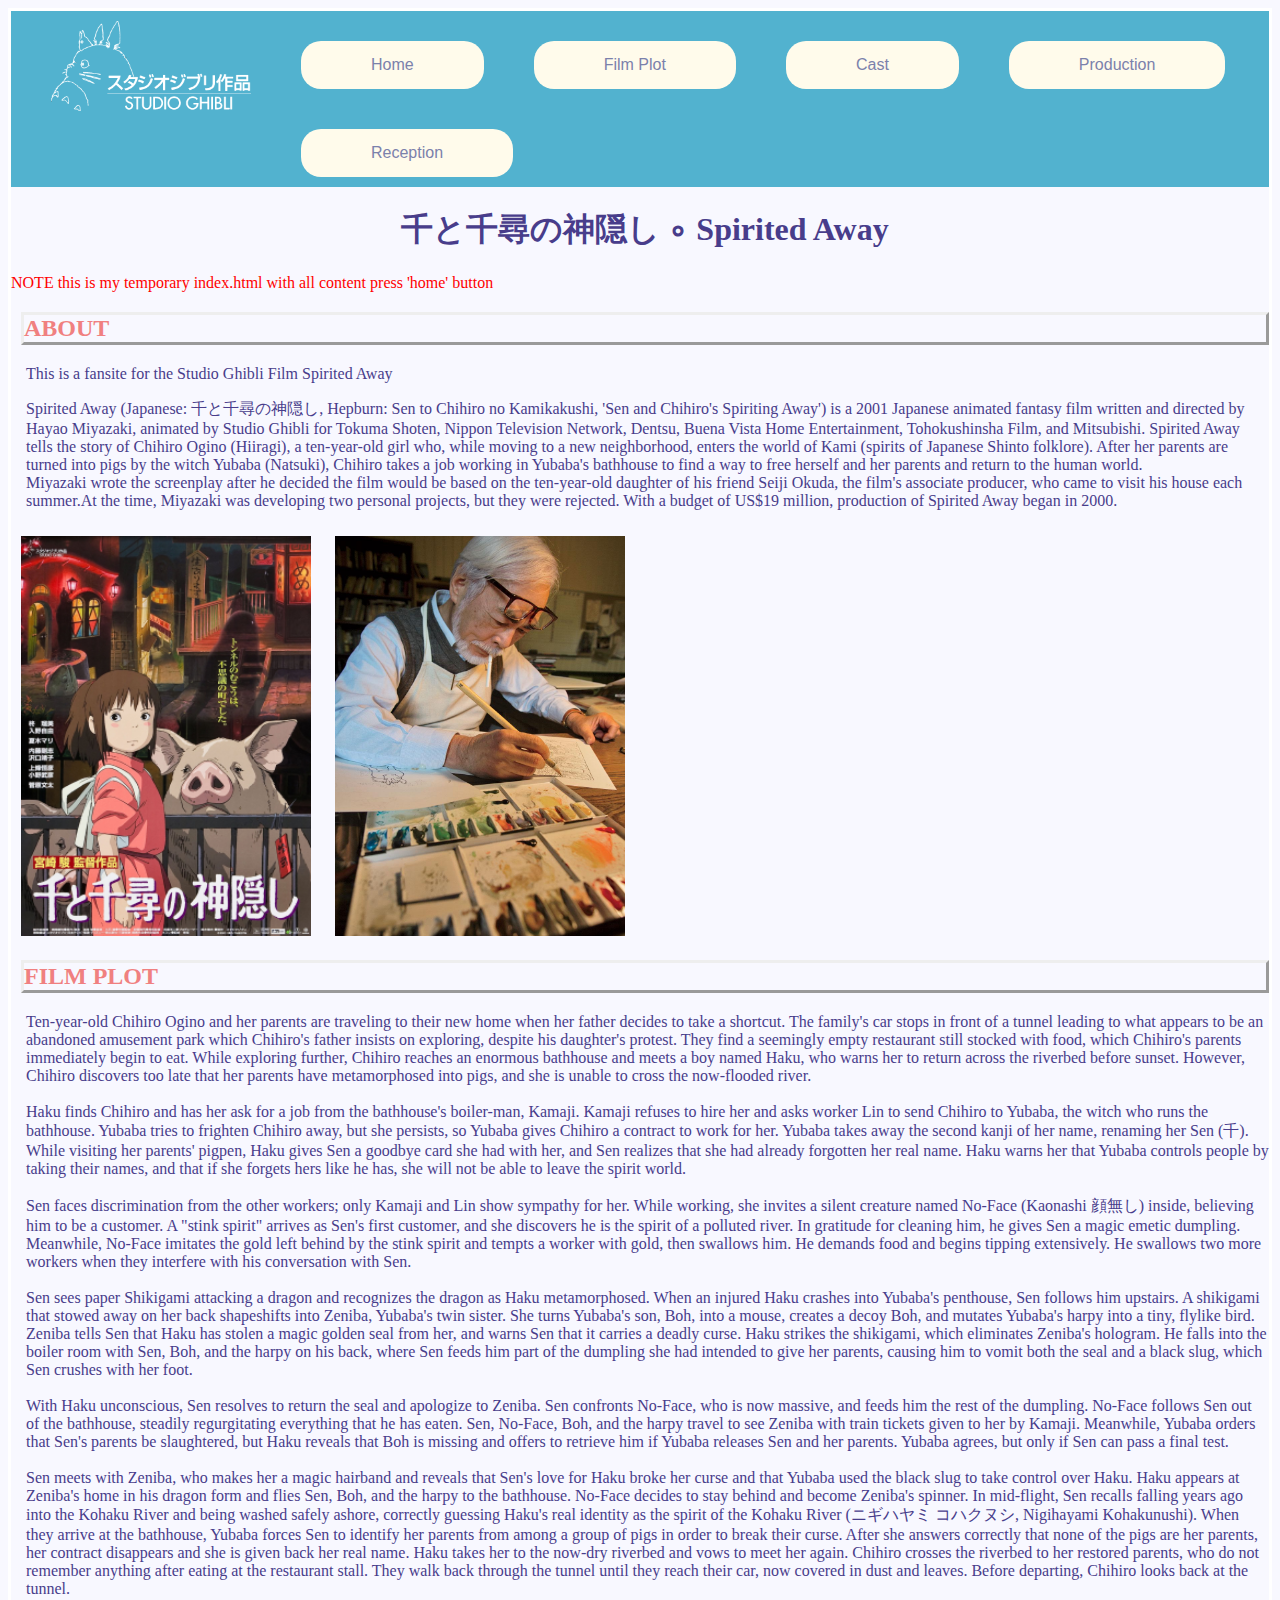
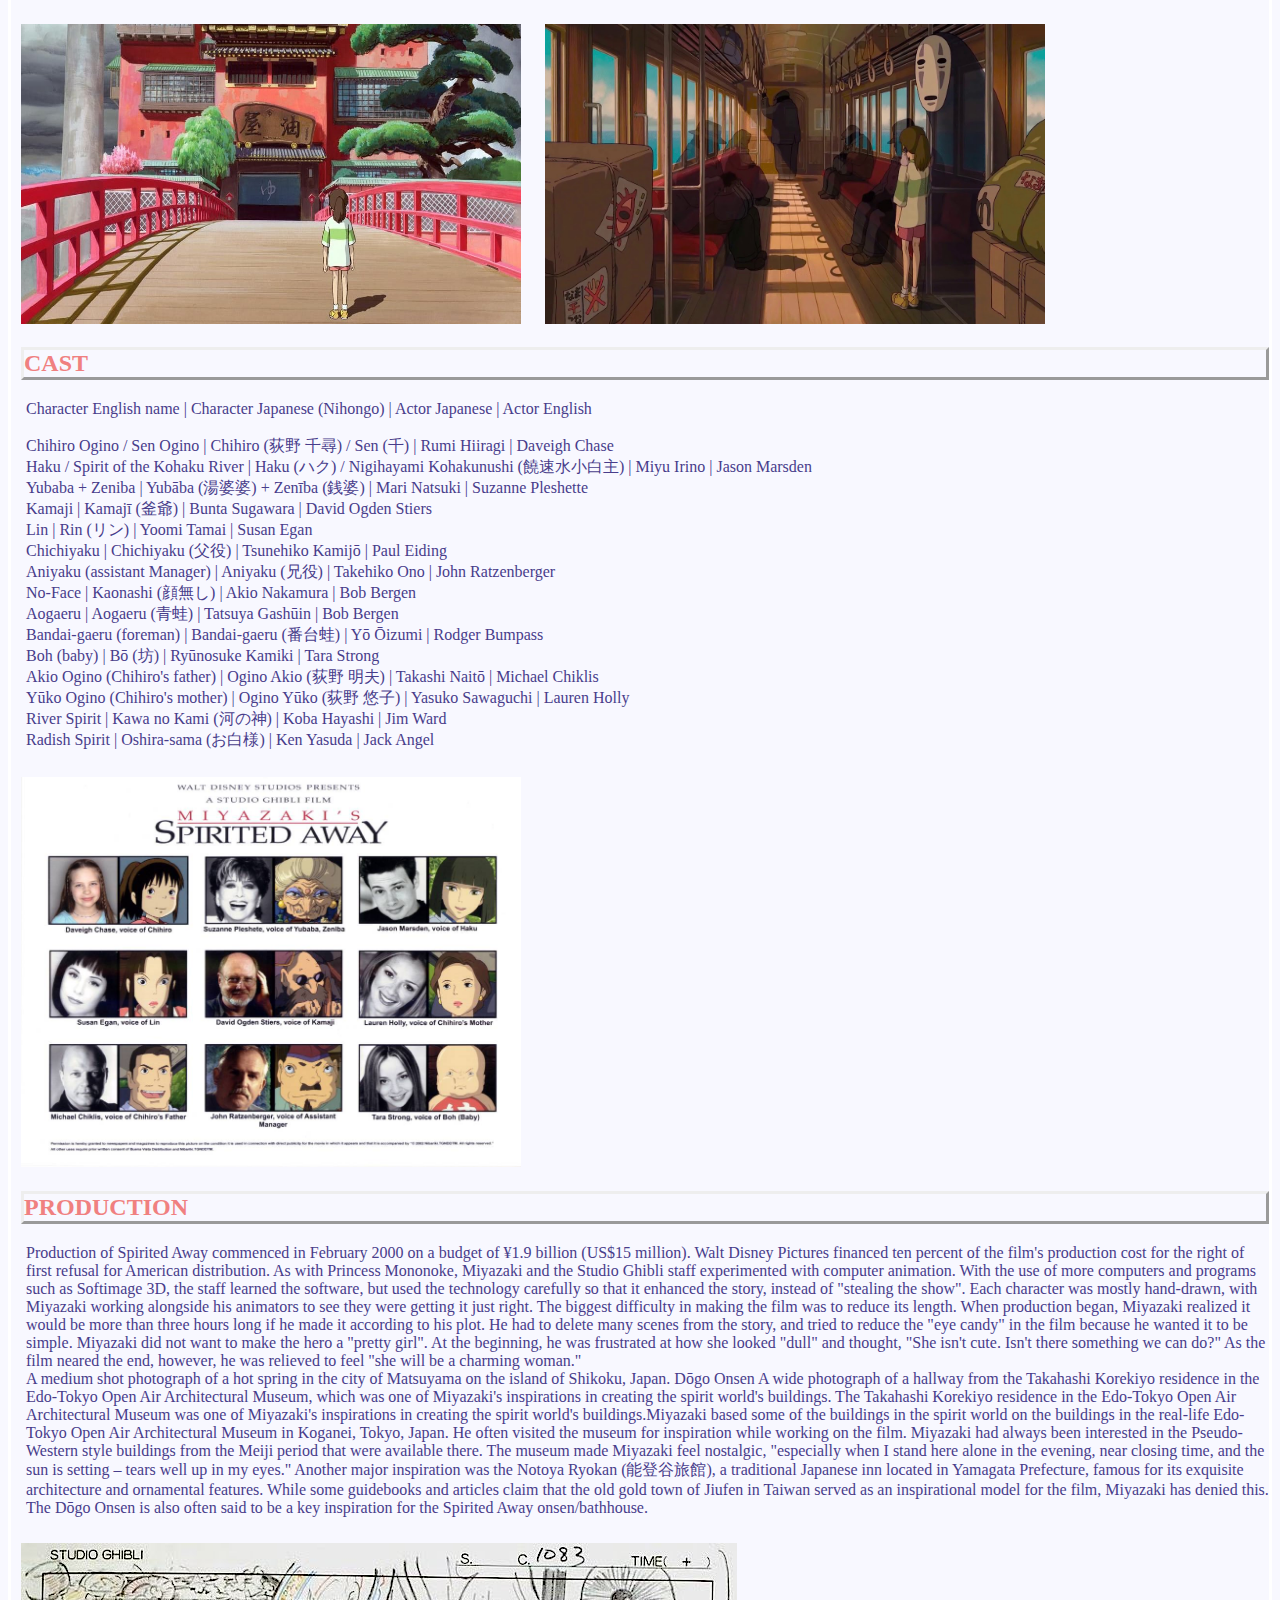
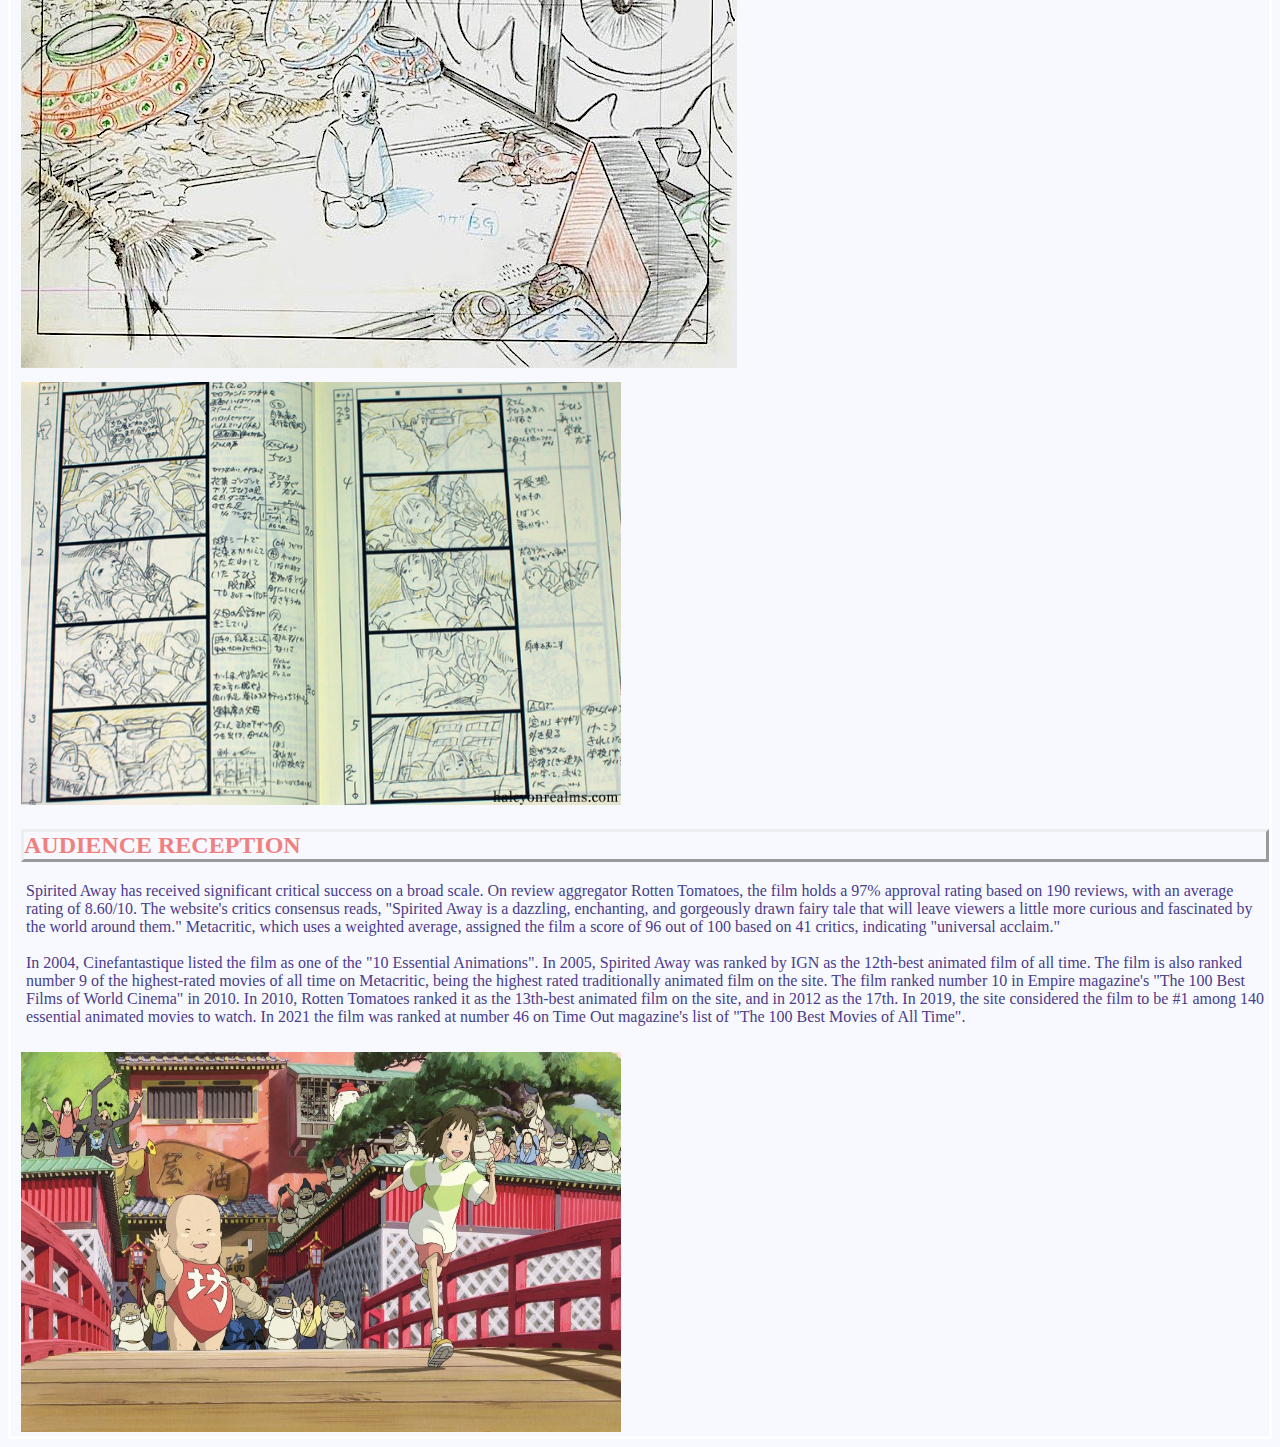
==== commit d988fc7d: "Added Logo to more pages + image adjustment" ====
--- a/SpritedAway Home/index.html
+++ b/SpritedAway Home/index.html
@@ -9,47 +9,9 @@
     <link rel="stylesheet" href="styles.css">
     <title>Spirited Away Fansite</title>
 </head>
-    
-<style>
-ul {
-  list-style-type: none;
-  margin: 0;
-  padding: 0;
-  overflow: hidden;
-  background-color: #52b2cf;
-}
-
-li {
-    margin-left: 50px;
-  float:Left;
-}
-
-li a {
-  display: block;
-    border-radius: 20px;
-    background-color: #fffbeb;
-  color: #7b81ab;
-font-family: Arial, Helvetica, sans-serif;
-  text-align: center;
-  padding: 15px 18px;
-padding-right: 70px;
-padding-left: 70px;
-    margin: 20px;
-  text-decoration:none;
-}
-
-li a:hover:not(.active) {
-  background-color: #fff1cc;
-}
-
-.active {
-  background-color: #d8d5f2;
-}
-</style>
-    
-<body>
 
 <ul>
+    <li> <img src= "images/Ghibli%20Logo%20white.png" alt="Studio Ghibli Logo" width="200" height="90"></li>
     <li><a href="Home.html">Home</a></li>
     <li><a href="FilmPlot.html">Film Plot</a></li>
     <li><a href="cast.html">Cast</a></li>
@@ -58,12 +20,11 @@
 </ul>
  
 <body>
-    <img src="images/Studio_Ghibli_logo.svg.png" alt="Studio Ghibli Logo" width="200" height="90">
     <h1> 千と千尋の神隠し ∘  Spirited Away  </h1>
-    <p> This is a fansite for the Studio Ghibli Film Spirited Away </p>
-    <p>NOTE this is my temporary index.html with all content press 'home' button</p>
+    <p1> NOTE this is my temporary index.html with all content press 'home' button</p1>
 
     <h2> ABOUT </h2>
+    <p> This is a fansite for the Studio Ghibli Film Spirited Away </p>
     <p>
         Spirited Away (Japanese: 千と千尋の神隠し, Hepburn: Sen to Chihiro no Kamikakushi, 'Sen and Chihiro's Spiriting Away') is a 2001 Japanese animated fantasy film written and directed by Hayao Miyazaki, animated by Studio Ghibli for Tokuma Shoten, Nippon Television Network, Dentsu, Buena Vista Home Entertainment, Tohokushinsha Film, and Mitsubishi. Spirited Away tells the story of Chihiro Ogino (Hiiragi), a ten-year-old girl who, while moving to a new neighborhood, enters the world of Kami (spirits of Japanese Shinto folklore). After her parents are turned into pigs by the witch Yubaba (Natsuki), Chihiro takes a job working in Yubaba's bathhouse to find a way to free herself and her parents and return to the human world.<br>
         Miyazaki wrote the screenplay after he decided the film would be based on the ten-year-old daughter of his friend Seiji Okuda, the film's associate producer, who came to visit his house each summer.At the time, Miyazaki was developing two personal projects, but they were rejected. With a budget of US$19 million, production of Spirited Away began in 2000.
--- a/SpritedAway Home/styles.css
+++ b/SpritedAway Home/styles.css
@@ -1,3 +1,39 @@
+ul {
+  list-style-type: none;
+  margin: 0;
+  padding: 0;
+  overflow: hidden;
+  background-color: #52b2cf;
+}
+
+li {
+    margin-left: 30px;
+    float:Left;
+}
+
+li a {
+    display: block;
+    border-radius: 20px;
+    background-color: #fffbeb;
+    color: #7b81ab;
+    font-family: Arial, Helvetica, sans-serif;
+    text-align: center;
+    padding: 15px 18px;
+    padding-right: 70px;
+    padding-left: 70px;
+    margin: 10px;
+    margin-top:30px;
+    text-decoration:none;
+}
+
+li a:hover:not(.active) {
+  background-color: #fff1cc;
+}
+
+.active {
+  background-color: #d8d5f2;
+}
+
 
 body{
     background-color: ghostwhite;
@@ -6,23 +42,35 @@
 }
 
 img{
-     margin-left: 10px;
+    margin-left: 10px;
+    margin-right: 10px;
+    margin-top: 10px;
+    
 }
 
 h1 {
-  color: darkslateblue;
-  margin-left: 20px;
+    text-align: center;
+    color: darkslateblue;
+    margin-left: 20px;
     margin-left: 10px;
 }
 
 h2 {
-  color: lightcoral;
+    color: lightcoral;
     border-style: outset;
-  border-color: white;
+    border-color:;
     margin-left: 10px;
+}
+p1{
+    color: red;
 }
 
 p{
     margin-left: 15px;
     color: darkslateblue;
+}
+
+
+img{
+     margin-left: 10px;
 }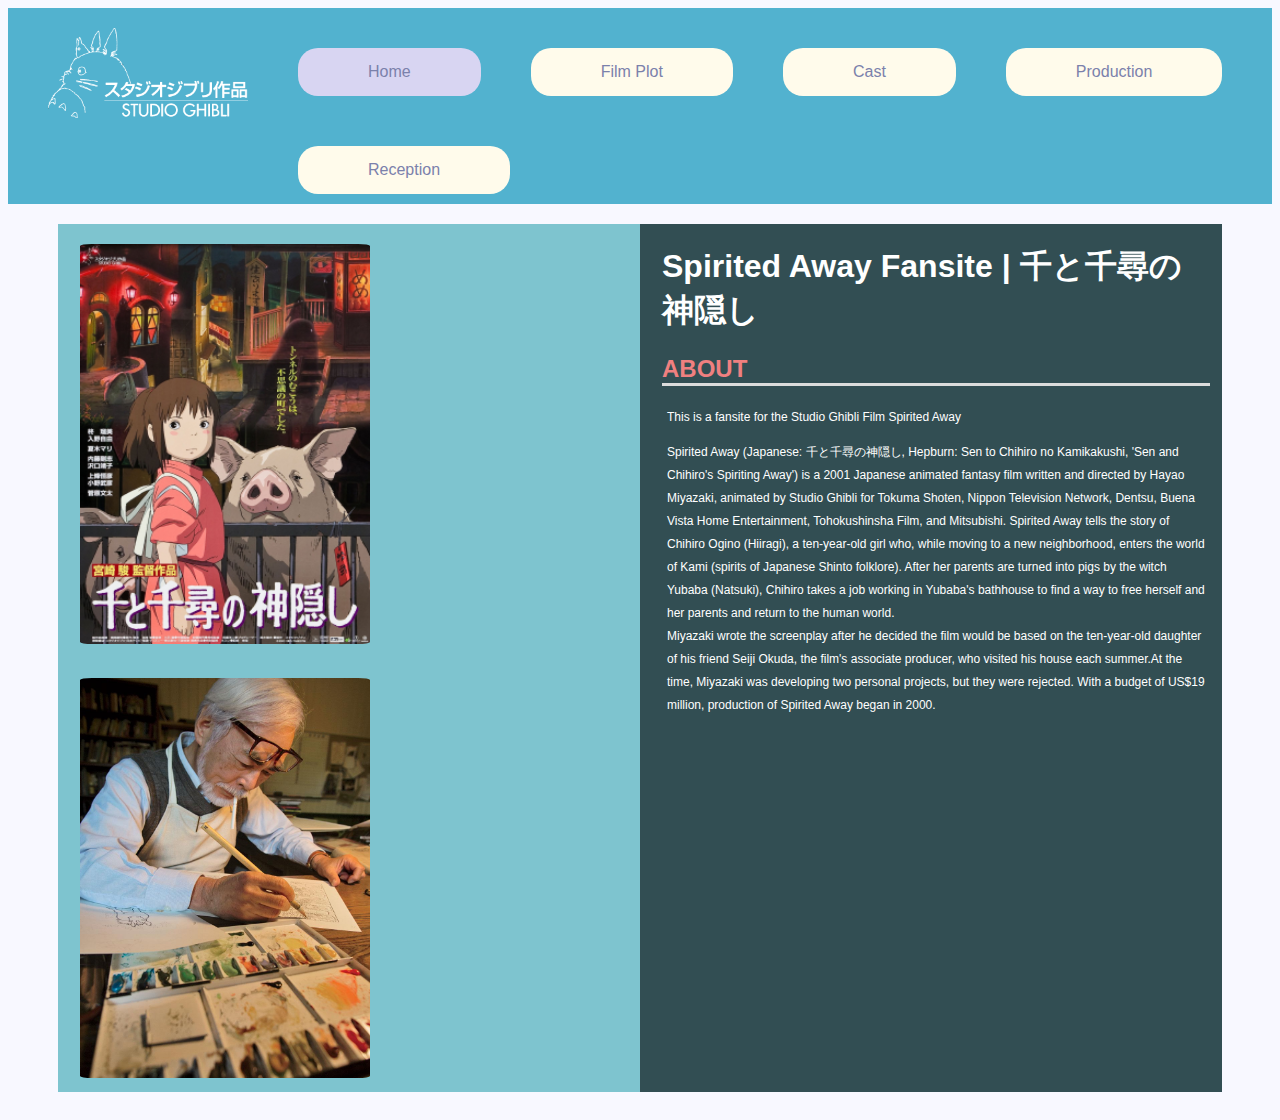
==== commit 7cd594a1: "Images edits / page updates" ====
--- a/SpritedAway Home/index.html
+++ b/SpritedAway Home/index.html
@@ -1,87 +1,41 @@
-<!-- Personal Fan Website for IMED265 -->
-<!-- Validator= https://validator.w3.org/ -->
-
 <!DOCTYPE html>
 <html lang="en">
-<head>
-    <meta charset="utf-8">
-    <meta name="viewport" content="width=device-width">
-    <link rel="stylesheet" href="styles.css">
-    <title>Spirited Away Fansite</title>
-</head>
-
+<meta charset="utf-8">
+<meta name="viewport" content="width=device-width">
+    
+<header> 
+<link rel="stylesheet" href="home.css">
+<link rel="stylesheet" href="bootstrap-5.1.3-dist/css/bootstrap-grid.css">
+<title>Spirited Away Fansite</title>
+</header>
+    
 <ul>
-    <li> <img src= "images/Ghibli%20Logo%20white.png" alt="Studio Ghibli Logo" width="200" height="90"></li>
-    <li><a href="Home.html">Home</a></li>
+    <li> <img src= "images/Ghibli%20Logo%20white.png" class="img-fluid" alt="Studio Ghibli Logo" width="200" height="90"></li>
+    <li><a class= active href="index.html">Home</a></li>
     <li><a href="FilmPlot.html">Film Plot</a></li>
     <li><a href="cast.html">Cast</a></li>
     <li><a href="prod.html">Production</a></li>
     <li><a href="recept.html">Reception</a></li>
 </ul>
- 
-<body>
-    <h1> 千と千尋の神隠し ∘  Spirited Away  </h1>
-    <p1> NOTE this is my temporary index.html with all content press 'home' button</p1>
 
-    <h2> ABOUT </h2>
-    <p> This is a fansite for the Studio Ghibli Film Spirited Away </p>
-    <p>
-        Spirited Away (Japanese: 千と千尋の神隠し, Hepburn: Sen to Chihiro no Kamikakushi, 'Sen and Chihiro's Spiriting Away') is a 2001 Japanese animated fantasy film written and directed by Hayao Miyazaki, animated by Studio Ghibli for Tokuma Shoten, Nippon Television Network, Dentsu, Buena Vista Home Entertainment, Tohokushinsha Film, and Mitsubishi. Spirited Away tells the story of Chihiro Ogino (Hiiragi), a ten-year-old girl who, while moving to a new neighborhood, enters the world of Kami (spirits of Japanese Shinto folklore). After her parents are turned into pigs by the witch Yubaba (Natsuki), Chihiro takes a job working in Yubaba's bathhouse to find a way to free herself and her parents and return to the human world.<br>
-        Miyazaki wrote the screenplay after he decided the film would be based on the ten-year-old daughter of his friend Seiji Okuda, the film's associate producer, who came to visit his house each summer.At the time, Miyazaki was developing two personal projects, but they were rejected. With a budget of US$19 million, production of Spirited Away began in 2000.
-    </p>
-    <img src=images/Spirited_Away_Japanese_poster.png alt="Spirited Away Movie Poster" width="290" height="400"> <img src="images/hayaomiya.jpg" alt="Hayao Miyazaki at desk" width="290" height="400">
-
-    <h2> FILM PLOT </h2>
-    <p>
-        Ten-year-old Chihiro Ogino and her parents are traveling to their new home when her father decides to take a shortcut. The family's car stops in front of a tunnel leading to what appears to be an abandoned amusement park which Chihiro's father insists on exploring, despite his daughter's protest. They find a seemingly empty restaurant still stocked with food, which Chihiro's parents immediately begin to eat. While exploring further, Chihiro reaches an enormous bathhouse and meets a boy named Haku, who warns her to return across the riverbed before sunset. However, Chihiro discovers too late that her parents have metamorphosed into pigs, and she is unable to cross the now-flooded river.<br>
-
-        <br>Haku finds Chihiro and has her ask for a job from the bathhouse's boiler-man, Kamaji. Kamaji refuses to hire her and asks worker Lin to send Chihiro to Yubaba, the witch who runs the bathhouse. Yubaba tries to frighten Chihiro away, but she persists, so Yubaba gives Chihiro a contract to work for her. Yubaba takes away the second kanji of her name, renaming her Sen (千). While visiting her parents' pigpen, Haku gives Sen a goodbye card she had with her, and Sen realizes that she had already forgotten her real name. Haku warns her that Yubaba controls people by taking their names, and that if she forgets hers like he has, she will not be able to leave the spirit world.<br>
-
-        <br>Sen faces discrimination from the other workers; only Kamaji and Lin show sympathy for her. While working, she invites a silent creature named No-Face (Kaonashi 顔無し) inside, believing him to be a customer. A "stink spirit" arrives as Sen's first customer, and she discovers he is the spirit of a polluted river. In gratitude for cleaning him, he gives Sen a magic emetic dumpling. Meanwhile, No-Face imitates the gold left behind by the stink spirit and tempts a worker with gold, then swallows him. He demands food and begins tipping extensively. He swallows two more workers when they interfere with his conversation with Sen.<br>
-
-        <br>Sen sees paper Shikigami attacking a dragon and recognizes the dragon as Haku metamorphosed. When an injured Haku crashes into Yubaba's penthouse, Sen follows him upstairs. A shikigami that stowed away on her back shapeshifts into Zeniba, Yubaba's twin sister. She turns Yubaba's son, Boh, into a mouse, creates a decoy Boh, and mutates Yubaba's harpy into a tiny, flylike bird. Zeniba tells Sen that Haku has stolen a magic golden seal from her, and warns Sen that it carries a deadly curse. Haku strikes the shikigami, which eliminates Zeniba's hologram. He falls into the boiler room with Sen, Boh, and the harpy on his back, where Sen feeds him part of the dumpling she had intended to give her parents, causing him to vomit both the seal and a black slug, which Sen crushes with her foot.<br>
-
-        <br>With Haku unconscious, Sen resolves to return the seal and apologize to Zeniba. Sen confronts No-Face, who is now massive, and feeds him the rest of the dumpling. No-Face follows Sen out of the bathhouse, steadily regurgitating everything that he has eaten. Sen, No-Face, Boh, and the harpy travel to see Zeniba with train tickets given to her by Kamaji. Meanwhile, Yubaba orders that Sen's parents be slaughtered, but Haku reveals that Boh is missing and offers to retrieve him if Yubaba releases Sen and her parents. Yubaba agrees, but only if Sen can pass a final test.<br>
-
-        <br>Sen meets with Zeniba, who makes her a magic hairband and reveals that Sen's love for Haku broke her curse and that Yubaba used the black slug to take control over Haku. Haku appears at Zeniba's home in his dragon form and flies Sen, Boh, and the harpy to the bathhouse. No-Face decides to stay behind and become Zeniba's spinner. In mid-flight, Sen recalls falling years ago into the Kohaku River and being washed safely ashore, correctly guessing Haku's real identity as the spirit of the Kohaku River (ニギハヤミ コハクヌシ, Nigihayami Kohakunushi). When they arrive at the bathhouse, Yubaba forces Sen to identify her parents from among a group of pigs in order to break their curse. After she answers correctly that none of the pigs are her parents, her contract disappears and she is given back her real name. Haku takes her to the now-dry riverbed and vows to meet her again. Chihiro crosses the riverbed to her restored parents, who do not remember anything after eating at the restaurant stall. They walk back through the tunnel until they reach their car, now covered in dust and leaves. Before departing, Chihiro looks back at the tunnel.
-    </p>
-    <img src="images/away01.jpg" alt="movie scene, girl on bridge" width="500" height="300"> <img src="images/trainnoface.jpg" alt="movie scene, characters on train" width="500" height="300">
-
-    <h2> CAST </h2>
-    <p>
-        Character English name | Character Japanese (Nihongo) | Actor Japanese | Actor English <br>
-
-        <br> Chihiro Ogino / Sen	Ogino | Chihiro (荻野 千尋) / Sen (千) | Rumi Hiiragi | Daveigh Chase
-        <br> Haku / Spirit of the Kohaku River | Haku (ハク) / Nigihayami Kohakunushi (饒速水小白主) | Miyu Irino | Jason Marsden
-        <br> Yubaba + Zeniba | Yubāba (湯婆婆) + Zenība (銭婆) | Mari Natsuki | Suzanne Pleshette
-        <br> Kamaji | Kamajī (釜爺) | Bunta Sugawara | David Ogden Stiers
-        <br> Lin | Rin (リン) | Yoomi Tamai | Susan Egan
-        <br> Chichiyaku | Chichiyaku (父役) | Tsunehiko Kamijō | Paul Eiding
-        <br> Aniyaku (assistant Manager) | Aniyaku (兄役) | Takehiko Ono | John Ratzenberger
-        <br> No-Face | Kaonashi (顔無し) | Akio Nakamura | Bob Bergen
-        <br> Aogaeru | Aogaeru (青蛙) | Tatsuya Gashūin | Bob Bergen
-        <br> Bandai-gaeru (foreman) | Bandai-gaeru (番台蛙) | Yō Ōizumi | Rodger Bumpass
-        <br> Boh (baby) | Bō (坊)	| Ryūnosuke Kamiki | Tara Strong
-        <br> Akio Ogino (Chihiro's father) | Ogino Akio (荻野 明夫) | Takashi Naitō | Michael Chiklis
-        <br> Yūko Ogino (Chihiro's mother) | Ogino Yūko (荻野 悠子) | Yasuko Sawaguchi | Lauren Holly
-        <br> River Spirit | Kawa no Kami (河の神) | Koba Hayashi | Jim Ward
-        <br> Radish Spirit | Oshira-sama (お白様) | Ken Yasuda | Jack Angel
-    </p>
-    <img src="images/Voices.jpg" alt="side by side image of voice actors and characters" width="500" height="390">
-
-    <h2> PRODUCTION </h2>
-    <p>
-        Production of Spirited Away commenced in February 2000 on a budget of ¥1.9 billion (US$15 million). Walt Disney Pictures financed ten percent of the film's production cost for the right of first refusal for American distribution. As with Princess Mononoke, Miyazaki and the Studio Ghibli staff experimented with computer animation. With the use of more computers and programs such as Softimage 3D, the staff learned the software, but used the technology carefully so that it enhanced the story, instead of "stealing the show". Each character was mostly hand-drawn, with Miyazaki working alongside his animators to see they were getting it just right. The biggest difficulty in making the film was to reduce its length. When production began, Miyazaki realized it would be more than three hours long if he made it according to his plot. He had to delete many scenes from the story, and tried to reduce the "eye candy" in the film because he wanted it to be simple. Miyazaki did not want to make the hero a "pretty girl". At the beginning, he was frustrated at how she looked "dull" and thought, "She isn't cute. Isn't there something we can do?" As the film neared the end, however, he was relieved to feel "she will be a charming woman."<br>
-
-        A medium shot photograph of a hot spring in the city of Matsuyama on the island of Shikoku, Japan. Dōgo Onsen A wide photograph of a hallway from the Takahashi Korekiyo residence in the Edo-Tokyo Open Air Architectural Museum, which was one of Miyazaki's inspirations in creating the spirit world's buildings. The Takahashi Korekiyo residence in the Edo-Tokyo Open Air Architectural Museum was one of Miyazaki's inspirations in creating the spirit world's buildings.Miyazaki based some of the buildings in the spirit world on the buildings in the real-life Edo-Tokyo Open Air Architectural Museum in Koganei, Tokyo, Japan. He often visited the museum for inspiration while working on the film. Miyazaki had always been interested in the Pseudo-Western style buildings from the Meiji period that were available there. The museum made Miyazaki feel nostalgic, "especially when I stand here alone in the evening, near closing time, and the sun is setting – tears well up in my eyes." Another major inspiration was the Notoya Ryokan (能登谷旅館), a traditional Japanese inn located in Yamagata Prefecture, famous for its exquisite architecture and ornamental features. While some guidebooks and articles claim that the old gold town of Jiufen in Taiwan served as an inspirational model for the film, Miyazaki has denied this. The Dōgo Onsen is also often said to be a key inspiration for the Spirited Away onsen/bathhouse.
-    </p>
-    <img src="images/framewhatdowantscene.jpg" alt="single key frame"> <img src="images/storyboardstart.jpg" alt="Storyboards page" width="600" height="423">
-
-    <h2> AUDIENCE RECEPTION </h2>
-    <p>
-        Spirited Away has received significant critical success on a broad scale. On review aggregator Rotten Tomatoes, the film holds a 97% approval rating based on 190 reviews, with an average rating of 8.60/10. The website's critics consensus reads, "Spirited Away is a dazzling, enchanting, and gorgeously drawn fairy tale that will leave viewers a little more curious and fascinated by the world around them." Metacritic, which uses a weighted average, assigned the film a score of 96 out of 100 based on 41 critics, indicating "universal acclaim."<br>
-        <br>In 2004, Cinefantastique listed the film as one of the "10 Essential Animations". In 2005, Spirited Away was ranked by IGN as the 12th-best animated film of all time. The film is also ranked number 9 of the highest-rated movies of all time on Metacritic, being the highest rated traditionally animated film on the site. The film ranked number 10 in Empire magazine's "The 100 Best Films of World Cinema" in 2010. In 2010, Rotten Tomatoes ranked it as the 13th-best animated film on the site, and in 2012 as the 17th. In 2019, the site considered the film to be #1 among 140 essential animated movies to watch. In 2021 the film was ranked at number 46 on Time Out magazine's list of "The 100 Best Movies of All Time".
-    </p>
-    <img src="images/cheer.jpg" alt="frame of cheering characters" width="600" height="380">
-</body>
+<div class="container" style="padding:20px;">
+    <div class="row" style="background: #7EC4CF">
+    <div class="col"> 
+        <img src=images/Spirited_Away_Japanese_poster.png alt="Spirited Away Movie Poster" width="290" height="400"> <img src="images/hayaomiya.jpg" alt="Hayao Miyazaki at desk" width="290" height="400">
+    </div>
+        
+    <div class="col" style="background-color:rgba(0, 0, 0, 0.6)" >
+    <body>
+        <h1> Spirited Away Fansite | 千と千尋の神隠し </h1>
+        <h2> ABOUT </h2>
+        <p> This is a fansite for the Studio Ghibli Film Spirited Away </p>
+        <p>
+            Spirited Away (Japanese: 千と千尋の神隠し, Hepburn: Sen to Chihiro no Kamikakushi, 'Sen and Chihiro's Spiriting Away') is a 2001 Japanese animated fantasy film written and directed by Hayao Miyazaki, animated by Studio Ghibli for Tokuma Shoten, Nippon Television Network, Dentsu, Buena Vista Home Entertainment, Tohokushinsha Film, and Mitsubishi. Spirited Away tells the story of Chihiro Ogino (Hiiragi), a ten-year-old girl who, while moving to a new neighborhood, enters the world of Kami (spirits of Japanese Shinto folklore). After her parents are turned into pigs by the witch Yubaba (Natsuki), Chihiro takes a job working in Yubaba's bathhouse to find a way to free herself and her parents and return to the human world.<br>
+            Miyazaki wrote the screenplay after he decided the film would be based on the ten-year-old daughter of his friend Seiji Okuda, the film's associate producer, who visited his house each summer.At the time, Miyazaki was developing two personal projects, but they were rejected. With a budget of US$19 million, production of Spirited Away began in 2000.
+        </p>
+    </body>
+    </div>
+    </div>
+</div>
+          
 </html>--- a/SpritedAway Home/home.css
+++ b/SpritedAway Home/home.css
@@ -0,0 +1,96 @@
+
+ul {
+  list-style-type: none;
+  margin: 0;
+  padding: 0;
+  overflow: hidden;
+  background-color: #52b2cf;
+}
+
+li {
+    margin-left: 30px;
+    float:Left;
+}
+
+li a {
+    display: block;
+    border-radius: 20px;
+    background-color: #fffbeb;
+    color: #7b81ab;
+    font-family: Arial, Helvetica, sans-serif;
+    text-align: center;
+    padding: 15px 18px;
+    padding-right: 70px;
+    padding-left: 70px;
+    margin: 10px;
+    margin-top:40px;
+    text-decoration:none;
+}
+
+li a:hover:not(.active) {
+  background-color: #fff1cc;
+}
+
+.active {
+  background-color: #d8d5f2;
+}
+
+
+body{
+    background-color: ghostwhite;
+}
+
+img{
+    margin-left: 10px;
+    margin-right: 10px;
+    margin-top: 10px;
+    
+}
+
+h1 {
+    font-family: Arial, Helvetica, sans-serif;
+    text-align: left;
+    color: darkslateblue;
+    margin-left: 20px;
+    margin-left: 10px;
+    color: white
+}
+
+h2 {
+    font-family: Arial, Helvetica, sans-serif;
+    color: lightcoral;
+    border-bottom-style:solid;
+    border-color:gainsboro;
+    margin-left: 10px;
+}
+
+p{
+    font-family: Arial, Helvetica, sans-serif;
+    font-size: 12px;
+    line-height: 23px;
+    margin-left: 15px;
+    color: darkslateblue;
+    color: white
+}
+
+
+img{
+    padding-top: 10px;
+    padding-bottom: 10px;
+    margin-left: 10px;
+    border-radius: 12px;
+}
+
+<div class="container" >
+  <div class="row">
+    <div class="col">
+      Column
+    </div>
+    <div class="col">
+      Column
+    </div>
+  </div>
+</div>
+
+
+
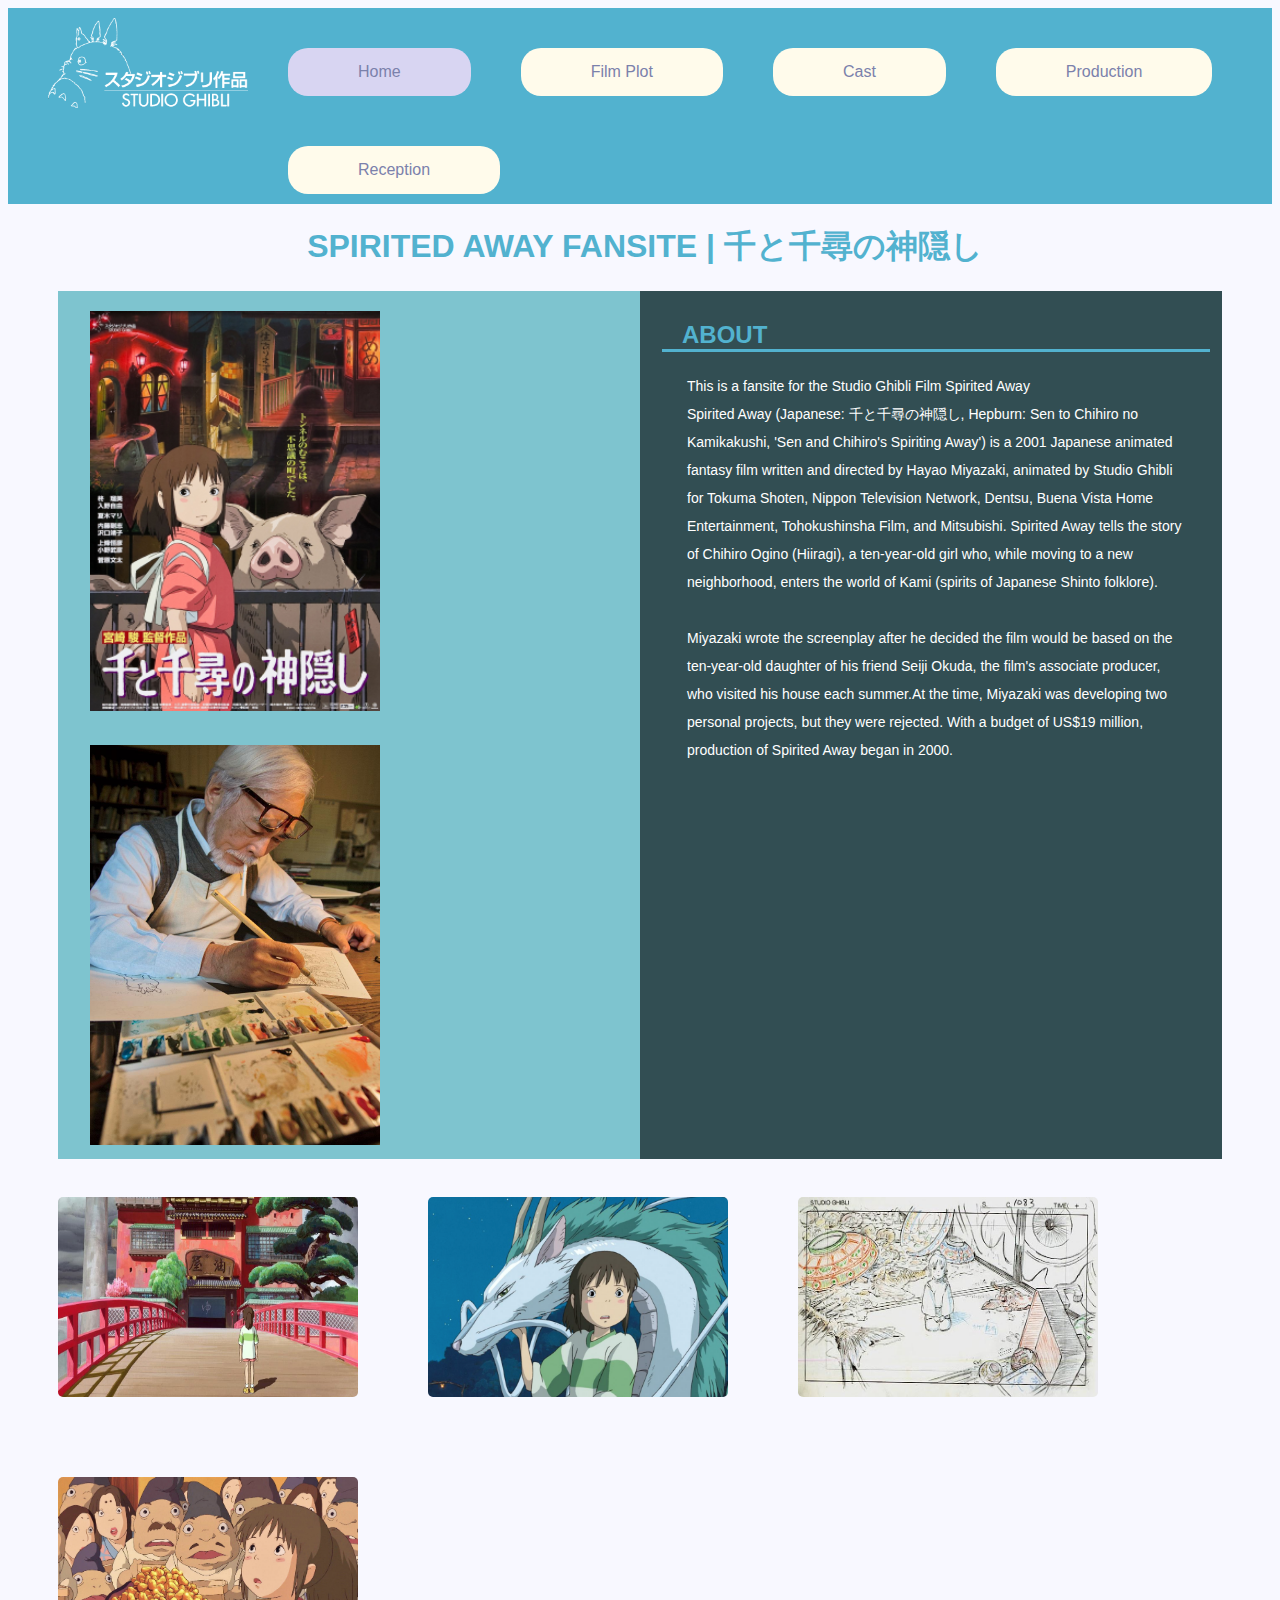
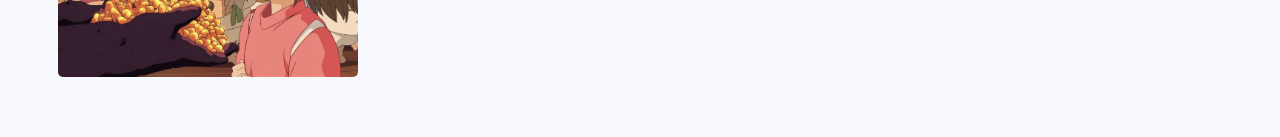
==== commit 0ea22e59: "Edits for the Final" ====
--- a/SpritedAway Home/index.html
+++ b/SpritedAway Home/index.html
@@ -10,32 +10,260 @@
 </header>
     
 <ul>
-    <li> <img src= "images/Ghibli%20Logo%20white.png" class="img-fluid" alt="Studio Ghibli Logo" width="200" height="90"></li>
+    <li> <img src= "images/Ghibli%20Logo%20white.png" class="logoimg" alt="Studio Ghibli Logo" width="200" height="90"></li>
     <li><a class= active href="index.html">Home</a></li>
     <li><a href="FilmPlot.html">Film Plot</a></li>
     <li><a href="cast.html">Cast</a></li>
     <li><a href="prod.html">Production</a></li>
     <li><a href="recept.html">Reception</a></li>
 </ul>
-
-<div class="container" style="padding:20px;">
-    <div class="row" style="background: #7EC4CF">
+<h1> SPIRITED AWAY FANSITE | 千と千尋の神隠し</h1>
+<div class="container">
+    <div class="row" style="background: #7EC4CF"; style="margin-bottom: 60px";>
     <div class="col"> 
-        <img src=images/Spirited_Away_Japanese_poster.png alt="Spirited Away Movie Poster" width="290" height="400"> <img src="images/hayaomiya.jpg" alt="Hayao Miyazaki at desk" width="290" height="400">
+        <img src=images/Spirited_Away_Japanese_poster.png class="homeimg1" alt="Spirited Away Movie Poster" width="290" height="400"> 
+        <img src="images/hayaomiya.jpg" class="homeimg1" alt="Hayao Miyazaki at desk" width="290" height="400">
     </div>
         
-    <div class="col" style="background-color:rgba(0, 0, 0, 0.6)" >
+    <div class="col" style="background-color:rgba(0, 0, 0, 0.6)">
     <body>
-        <h1> Spirited Away Fansite | 千と千尋の神隠し </h1>
         <h2> ABOUT </h2>
-        <p> This is a fansite for the Studio Ghibli Film Spirited Away </p>
         <p>
-            Spirited Away (Japanese: 千と千尋の神隠し, Hepburn: Sen to Chihiro no Kamikakushi, 'Sen and Chihiro's Spiriting Away') is a 2001 Japanese animated fantasy film written and directed by Hayao Miyazaki, animated by Studio Ghibli for Tokuma Shoten, Nippon Television Network, Dentsu, Buena Vista Home Entertainment, Tohokushinsha Film, and Mitsubishi. Spirited Away tells the story of Chihiro Ogino (Hiiragi), a ten-year-old girl who, while moving to a new neighborhood, enters the world of Kami (spirits of Japanese Shinto folklore). After her parents are turned into pigs by the witch Yubaba (Natsuki), Chihiro takes a job working in Yubaba's bathhouse to find a way to free herself and her parents and return to the human world.<br>
-            Miyazaki wrote the screenplay after he decided the film would be based on the ten-year-old daughter of his friend Seiji Okuda, the film's associate producer, who visited his house each summer.At the time, Miyazaki was developing two personal projects, but they were rejected. With a budget of US$19 million, production of Spirited Away began in 2000.
+            This is a fansite for the Studio Ghibli Film Spirited Away<br>
+            Spirited Away (Japanese: 千と千尋の神隠し, Hepburn: Sen to Chihiro no Kamikakushi, 'Sen and Chihiro's Spiriting Away') is a 2001 Japanese animated fantasy film written and directed by Hayao Miyazaki, animated by Studio Ghibli for Tokuma Shoten, Nippon Television Network, Dentsu, Buena Vista Home Entertainment, Tohokushinsha Film, and Mitsubishi. Spirited Away tells the story of Chihiro Ogino (Hiiragi), a ten-year-old girl who, while moving to a new neighborhood, enters the world of Kami (spirits of Japanese Shinto folklore).<br>
+            <br>Miyazaki wrote the screenplay after he decided the film would be based on the ten-year-old daughter of his friend Seiji Okuda, the film's associate producer, who visited his house each summer.At the time, Miyazaki was developing two personal projects, but they were rejected. With a budget of US$19 million, production of Spirited Away began in 2000.
         </p>
     </body>
     </div>
     </div>
 </div>
-          
+<br>
+
+<!-- film plot button img 1 -->
+<style>
+.container2 {
+  position: relative;
+  width: 300px;
+  margin left: 60px;
+ padding: 20px;
+  border:;
+  float:left;
+}
+.image {
+  display: block;
+  width: 300px;
+  height:200px;
+  border-radius: 5px;
+}
+.overlay {
+  position: absolute;
+  top: 20px;
+  bottom: 0;
+  left: 20px;
+  right: 0;
+  height: 200px;
+  width: 300px;
+  opacity: 0;
+  transition: .5s ease;
+  background-color: #f28482;
+  border-radius: 5px;
+}
+.container2:hover .overlay {
+  opacity: 1;
+}
+.text {
+  font-family: Arial, Helvetica, sans-serif;
+  color: white;
+  font-size: 20px;
+  position: absolute;
+  top: 50%;
+  left: 50%;
+  -webkit-transform: translate(-50%, -50%);
+  -ms-transform: translate(-50%, -50%);
+  transform: translate(-50%, -50%);
+  text-align: center;
+}
+</style>
+<body>
+<div class="container2">
+    <a href="FilmPlot.html">
+  <img src="images/away01.jpg" alt="Girl on bridge" class="image">
+    </a>
+  <div class="overlay">
+   <a href="FilmPlot.html"> <div class="text">Film Plot</div>
+       </a> </div>
+</div>
+</body>
+
+
+<!-- Cast button img 2-->
+<style>
+.container2 {
+  position: relative;
+  width: 300px;
+  margin left: 50px;
+ padding: 20px;
+ padding-top 60px; 
+}
+.image {
+  display: block;
+  width: 300px;
+  height:200px;
+  border-radius: 5px;
+}
+.overlay {
+  position: absolute;
+  top: 20px;
+  bottom: 0;
+  left: 20px;
+  right: 0;
+  height: 200px;
+  width: 300px;
+  opacity: 0;
+  transition: .5s ease;
+  background-color: #52b2cf;
+  border-radius: 5px;
+}
+.container2:hover .overlay {
+  opacity: 1;
+}
+.text {
+  color: white;
+  font-size: 20px;
+  position: absolute;
+  top: 50%;
+  left: 50%;
+  -webkit-transform: translate(-50%, -50%);
+  -ms-transform: translate(-50%, -50%);
+  transform: translate(-50%, -50%);
+  text-align: center;
+}
+</style>
+<body>
+<div class="container2">
+    <a href="cast.html">
+  <img src="images/Cast%20icon.png" alt="Chihiro and Dragon" class="image">
+    </a>
+  <div class="overlay">
+   <a href="cast.html"> <div class="text">Cast</div>
+       </a> </div>
+</div>
+</body>
+
+
+<!-- Production button img 3-->
+<style>
+.container2 {
+  position: relative;
+  width: 300px;
+  margin left: 50px;
+  padding: 20px;
+  padding-top 60px;
+}
+.image {
+  display: block;
+  width: 300px;
+  height:200px;
+  border-radius: 5px;
+}
+.overlay {
+  position: absolute;
+  top: 20px;
+  bottom: 0;
+  left: 20px;
+  right: 0;
+  height: 200px;
+  width: 300px;
+  opacity: 0;
+  transition: .5s ease;
+  background-color: #9cadce;
+  border-radius: 5px;
+}
+.container2:hover .overlay {
+  opacity: 1;
+}
+.text {
+  color: white;
+  font-size: 20px;
+  position: absolute;
+  top: 50%;
+  left: 50%;
+  -webkit-transform: translate(-50%, -50%);
+  -ms-transform: translate(-50%, -50%);
+  transform: translate(-50%, -50%);
+  text-align: center;
+}
+</style>
+<body>
+<div class="container2">
+    <a href="prod.html">
+  <img src="images/framewhatdowantscene.jpg" alt="Frame from film" class="image">
+    </a>
+  <div class="overlay">
+   <a href="prod.html"> <div class="text">Production</div>
+       </a> </div>
+</div>
+</body>
+
+
+<!-- Reception button img 4-->
+<style>
+.container2 {
+  position: relative;
+  width: 300px;
+  margin left: 20px;
+  padding-top 20px;
+  padding-bottom: 60px;
+  padding-left: 50px;
+  padding-right: 20px;
+}
+.image {
+  display: block;
+  width: 300px;
+  height:200px;
+  border-radius: 5px;
+}
+.overlay {
+  position: absolute;
+  top: 20px;
+  bottom: 0;
+  left: 50px;
+  right: 0;
+  height: 200px;
+  width: 300px;
+  opacity: 0;
+  transition: .5s ease;
+  background-color: #008CBA;
+  border-radius: 5px;
+}
+.container2:hover .overlay {
+  opacity: .8;
+}
+.text {
+  color: white;
+  font-size: 20px;
+  position: absolute;
+  top: 50%;
+  left: 50%;
+  -webkit-transform: translate(-50%, -50%);
+  -ms-transform: translate(-50%, -50%);
+  transform: translate(-50%, -50%);
+  text-align: center;
+}
+</style>
+<body>
+
+<div class="container2">
+    <a href="recept.html">
+  <img src="images/reactionim.jpg" alt="Avatar" class="image">
+    </a>
+  <div class="overlay">
+   <a href="recept.html"> <div class="text">Audience Reception</div>
+       </a> </div>
+</div>
+</body>
+
+<br><br><br><br>
+
+
 </html>--- a/SpritedAway Home/home.css
+++ b/SpritedAway Home/home.css
@@ -40,46 +40,54 @@
     background-color: ghostwhite;
 }
 
-img{
-    margin-left: 10px;
-    margin-right: 10px;
-    margin-top: 10px;
-    
+
+
+.homeimg1{
+   padding-top: 20px;
+    padding-bottom: 10px;
+    padding-left: 0px;
+    margin-left: 20px; 
 }
 
-h1 {
-    font-family: Arial, Helvetica, sans-serif;
-    text-align: left;
-    color: darkslateblue;
-    margin-left: 20px;
-    margin-left: 10px;
-    color: white
-}
-
-h2 {
-    font-family: Arial, Helvetica, sans-serif;
-    color: lightcoral;
-    border-bottom-style:solid;
-    border-color:gainsboro;
-    margin-left: 10px;
-}
-
-p{
-    font-family: Arial, Helvetica, sans-serif;
-    font-size: 12px;
-    line-height: 23px;
-    margin-left: 15px;
-    color: darkslateblue;
-    color: white
-}
-
-
-img{
+.logoimg{
+    
     padding-top: 10px;
     padding-bottom: 10px;
     margin-left: 10px;
     border-radius: 12px;
 }
+
+h1 {
+    font-family: Arial, Helvetica, sans-serif;
+    text-align: center;
+    color: #52b2cf;
+    margin-left: 20px;
+    margin-left: 10px;
+}
+
+h2 {
+    font-family: Arial, Helvetica, sans-serif;
+    color: #52b2cf;
+    border-bottom-style:solid;
+    border-color:#52b2cf;
+    margin-left: 10px;
+    padding-left:20px;
+    padding-right:30px;
+    padding-top: 10px;
+}
+
+p{
+    font-family: Arial, Helvetica, sans-serif;
+    font-size: 14px;
+    line-height: 28px;
+    margin-left: 15px;
+    color: darkslateblue;
+    color: white;
+    padding-left: 20px;
+    padding-right: 20px;
+    padding-bottom: 20px;
+}S
+
 
 <div class="container" >
   <div class="row">
@@ -94,3 +102,66 @@
 
 
 
+/* Gallery test 
+<style>
+div.gallery {
+  margin: 5px;
+  border:;
+  float:left;
+  width: 300px;
+  padding: 20px;
+  padding-top: 35px;
+  padding-bottom: 35px;
+  margin-left: 25px;
+
+}
+
+div.gallery img {
+  width: 300px;
+  height:200px;
+  border-radius: 5px;
+}
+    
+div.gallery img:hover {
+  border:;
+}
+
+div.desc {
+  text-align: center;
+}       
+</style>
+    
+<body>
+
+<div class="gallery" >
+  <a target="_blank" href="FilmPlot.html">
+    <img src="images/away01.jpg" alt="Standing at Bath house" width="600" height="400">
+  </a>
+    <div class="overlay">
+    <div class="text">Film Plot</div>
+  </div>
+</div>
+
+<div class="gallery">
+  <a target="_blank" href="cast.html">
+    <img src="images/Cast%20icon.png" alt="Chihiro and Dragon" width="600" height="400">
+  </a>
+</div>
+
+<div class="gallery">
+  <a target="_blank" href="prod.html">
+    <img src="images/framewhatdowantscene.jpg" alt="Frame of Film" width="600" height="400">
+  </a>
+</div>
+
+<div class="gallery">
+  <a target="_blank" href="recept.html">
+    <img src="images/reactionim.jpg" alt="Mountains" width="600" height="400">
+  </a>
+</div>
+
+</body>
+*/
+
+
+
